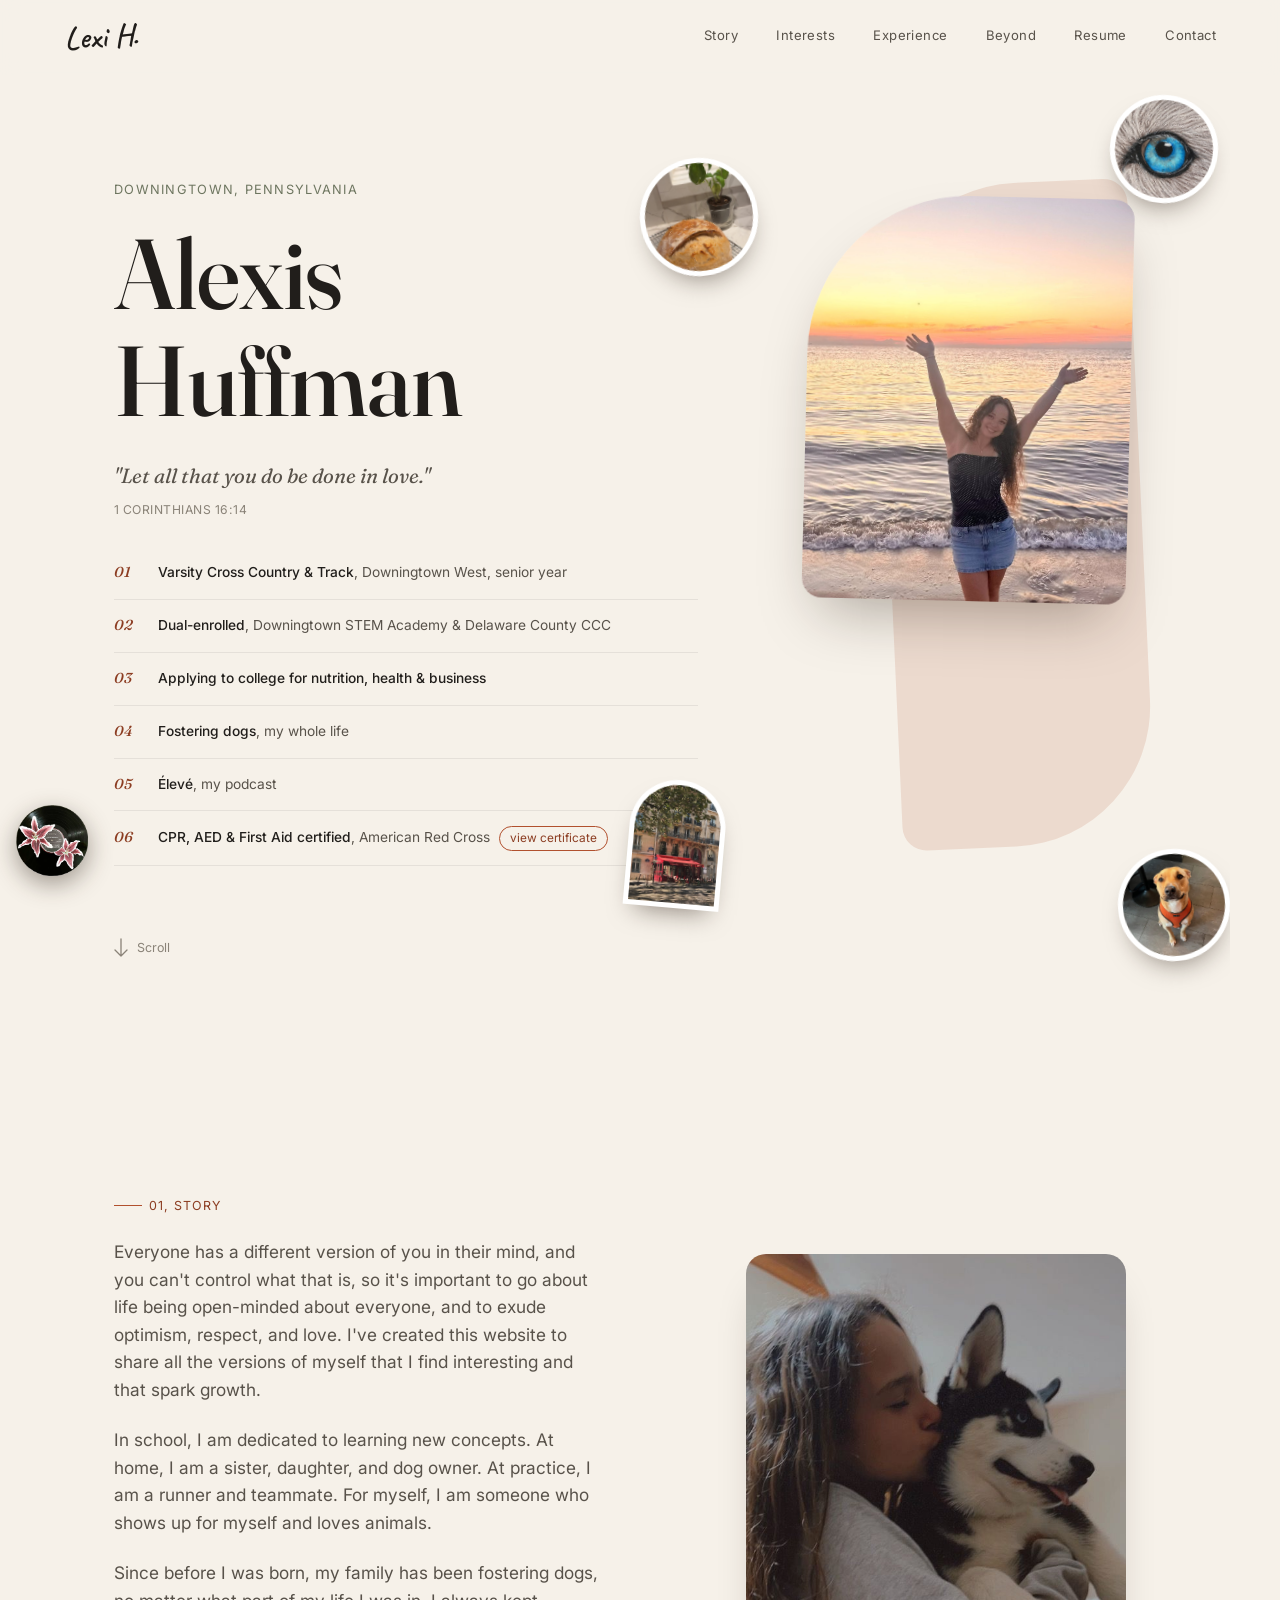
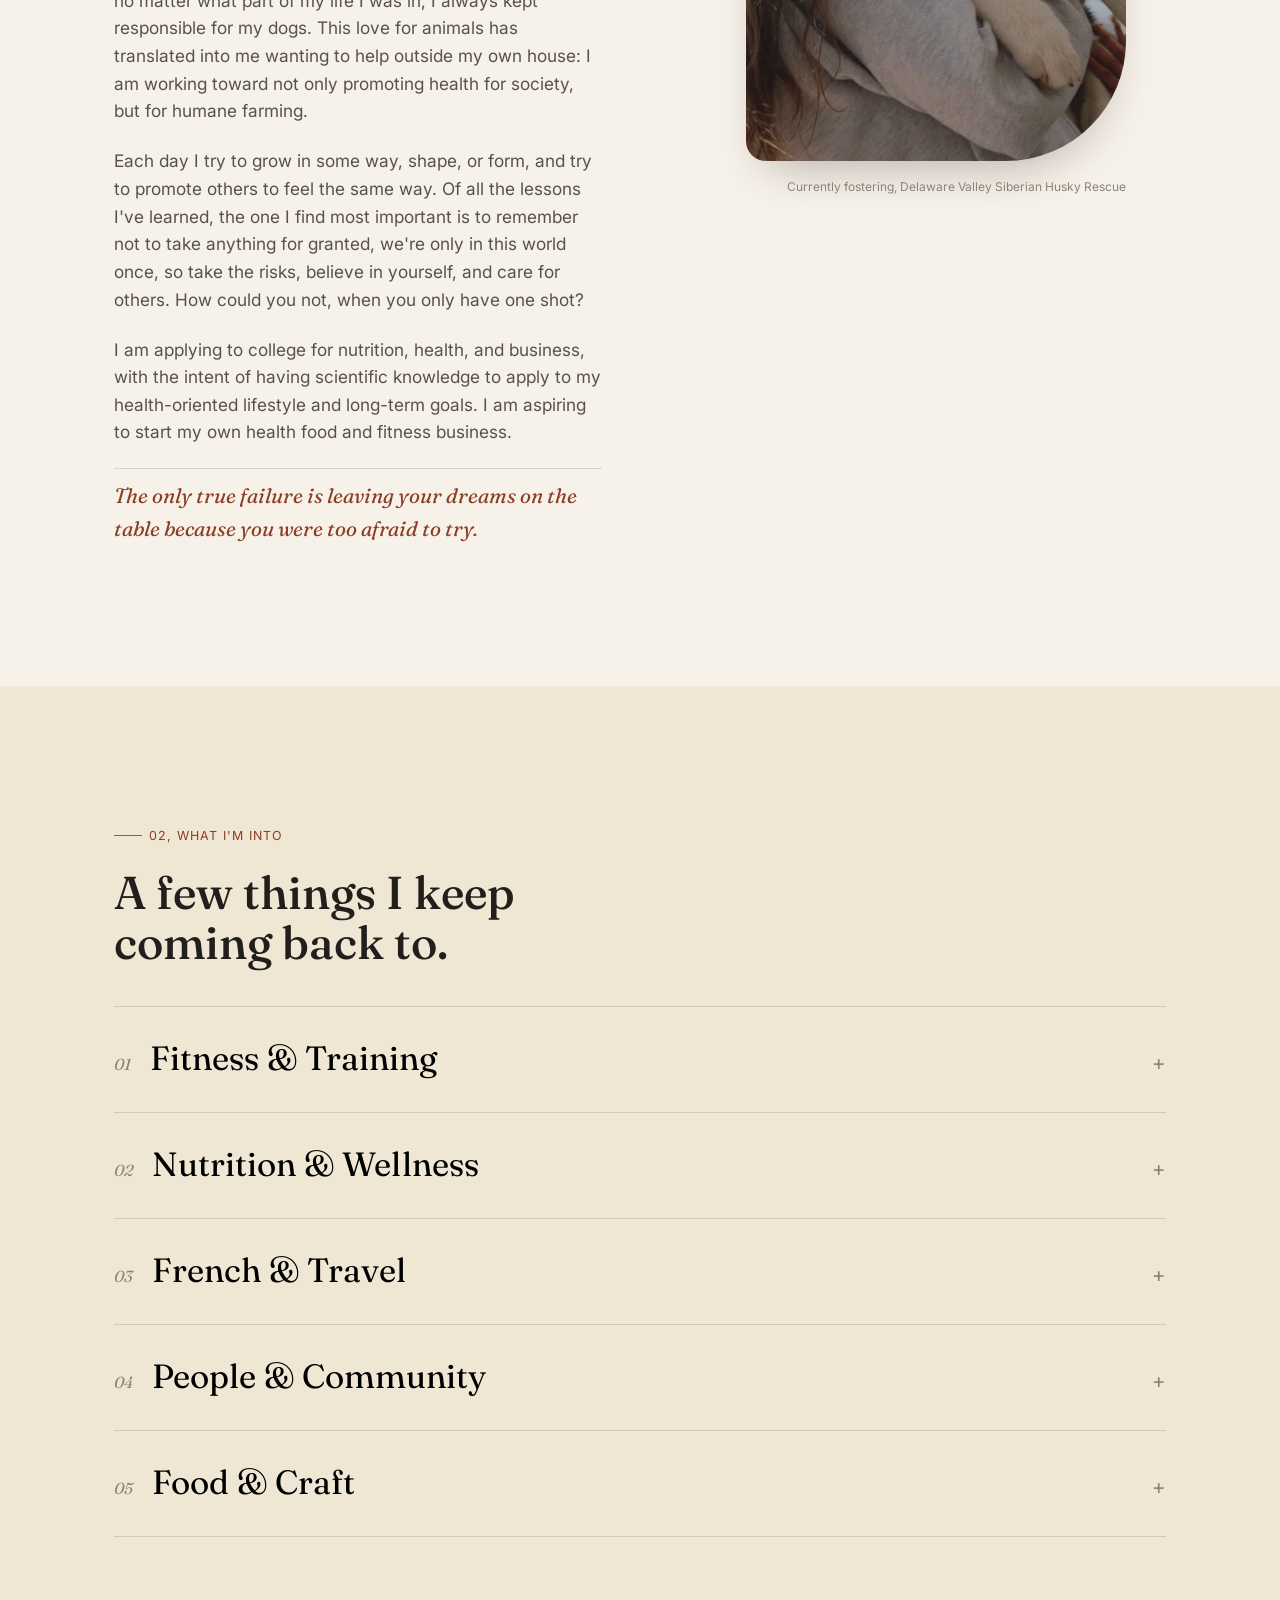
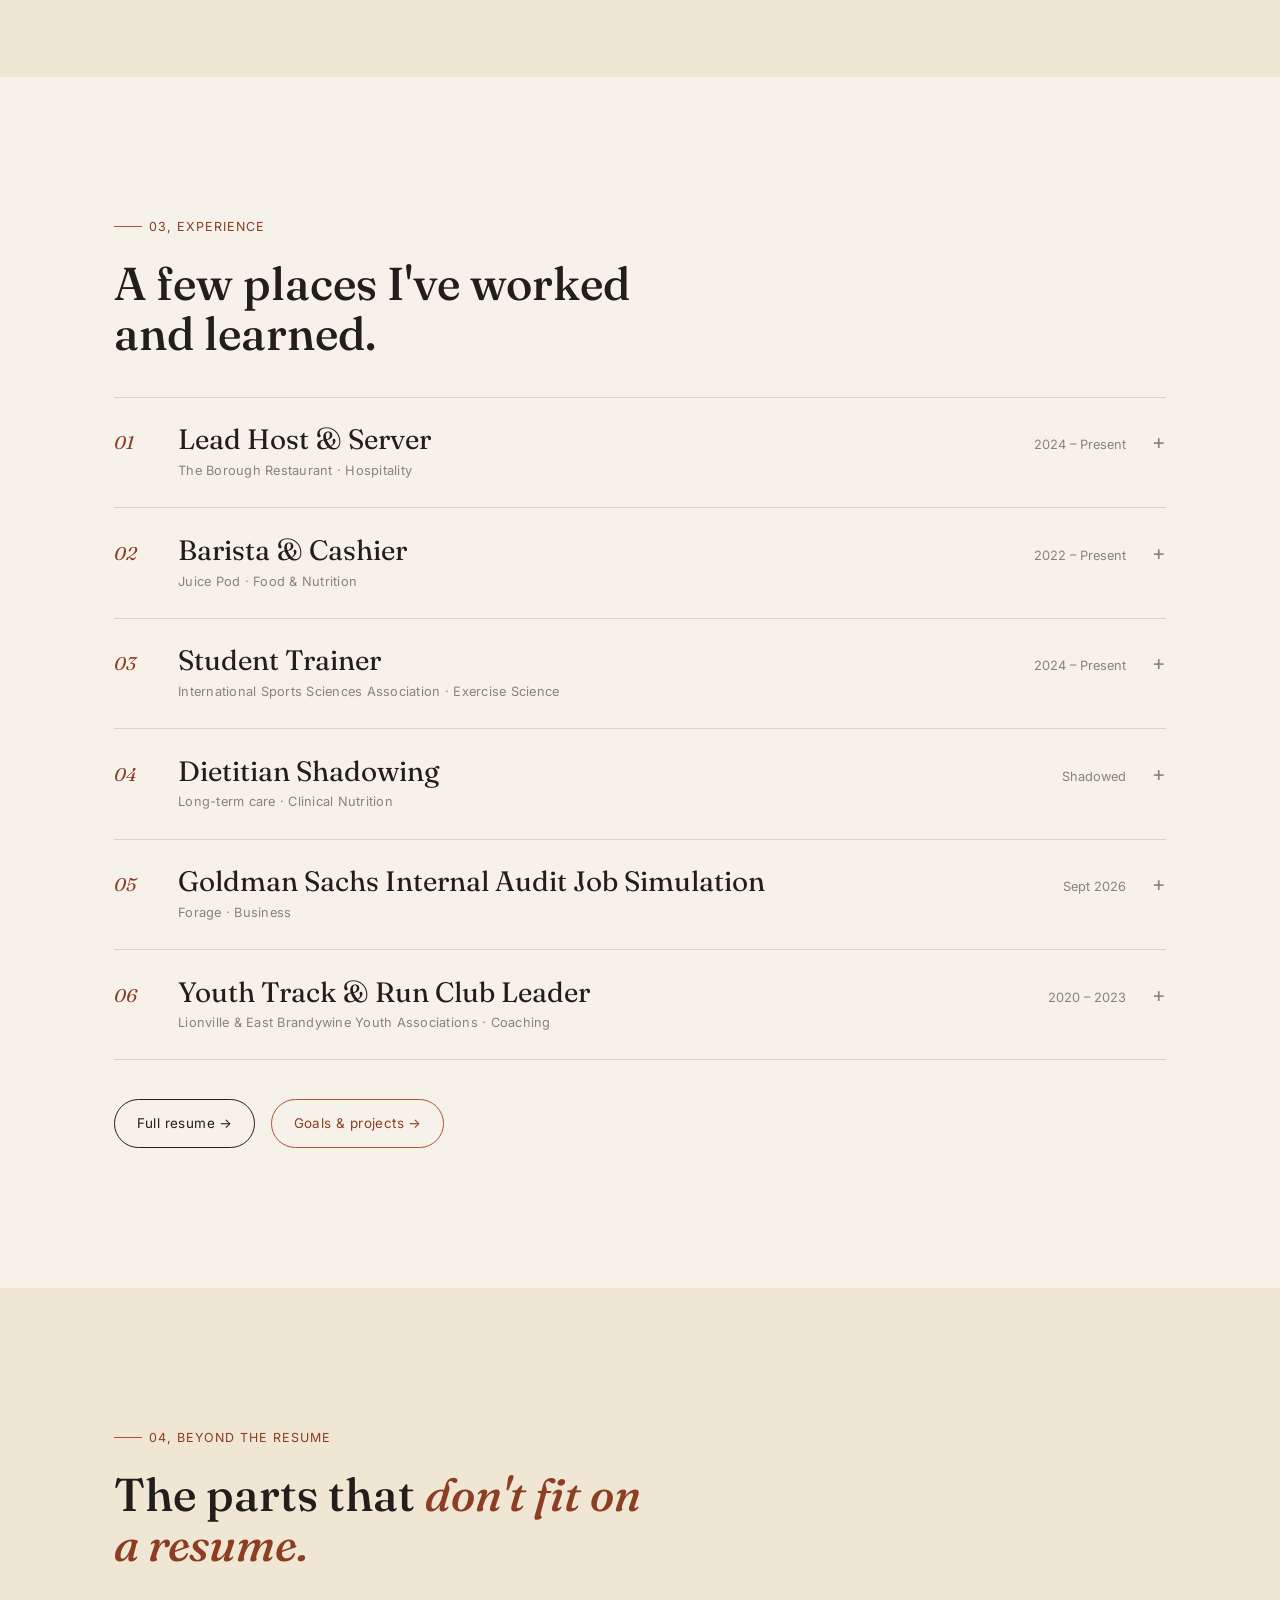
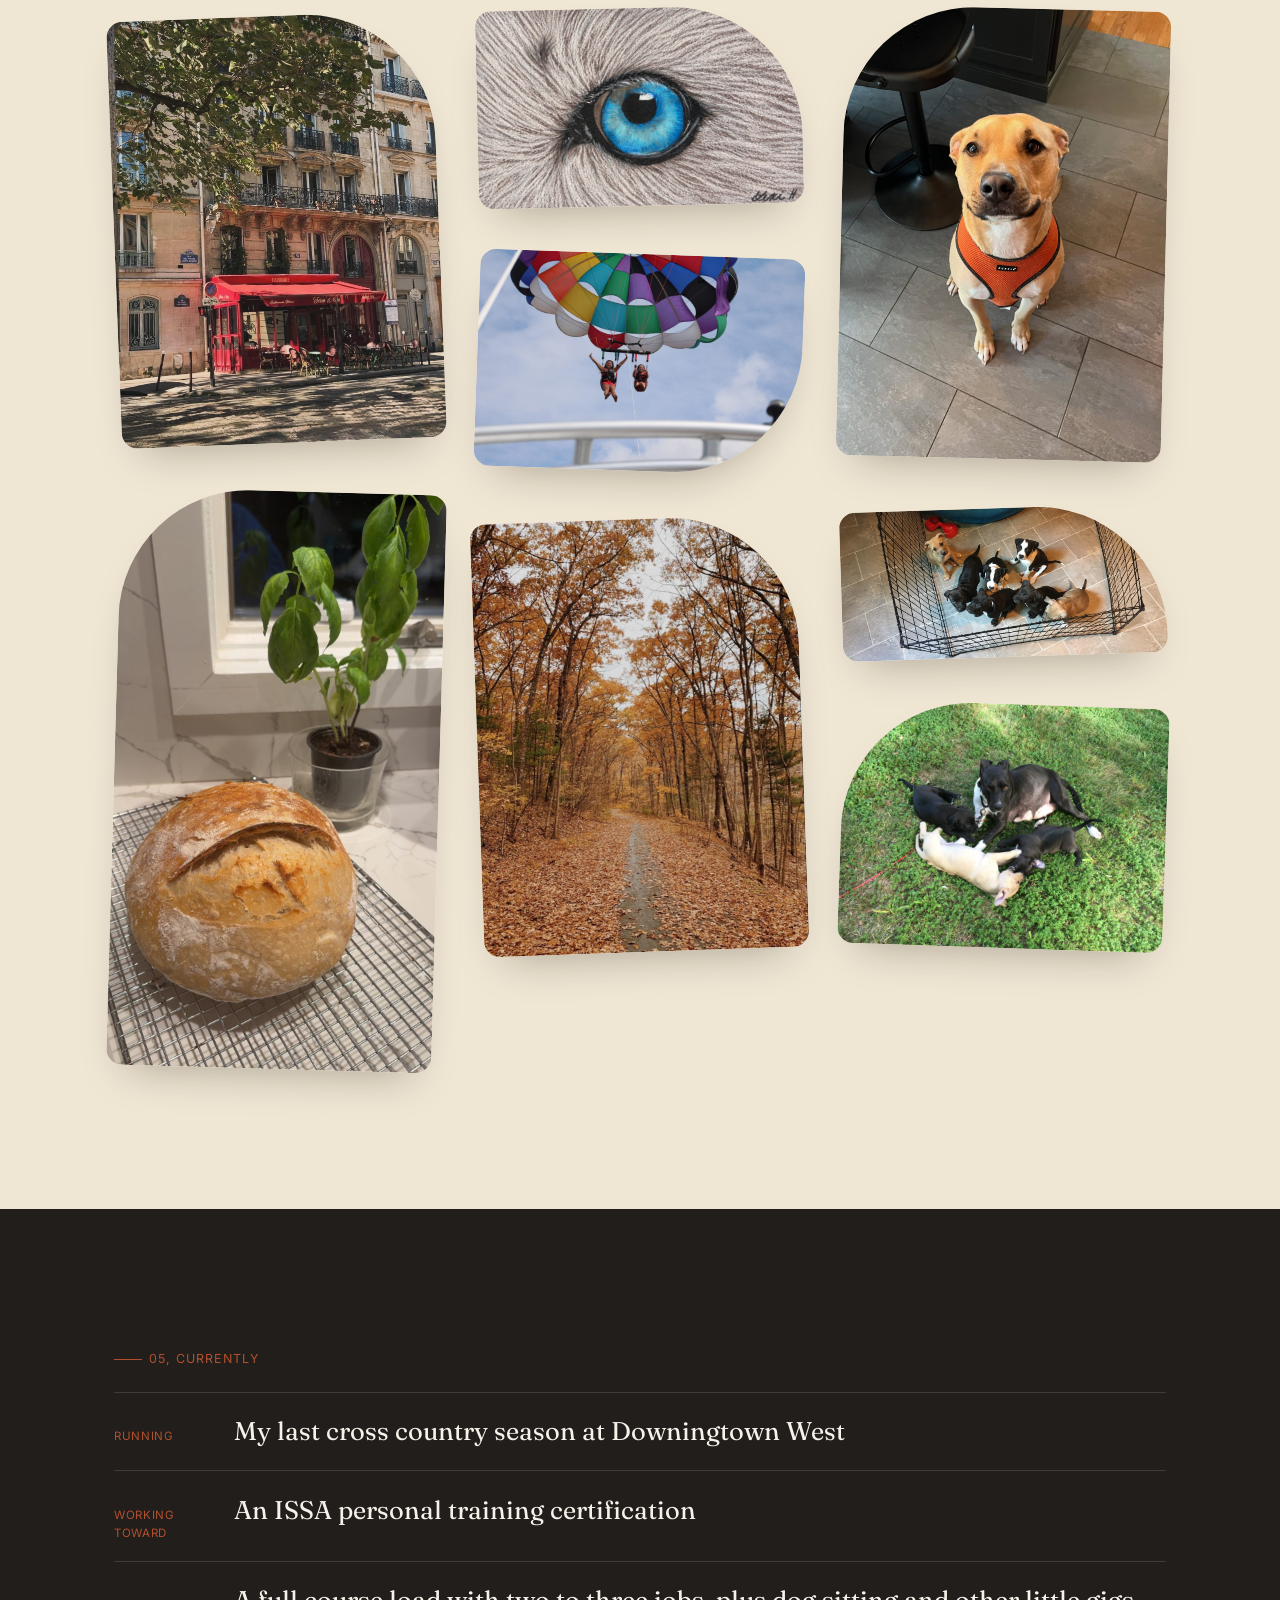
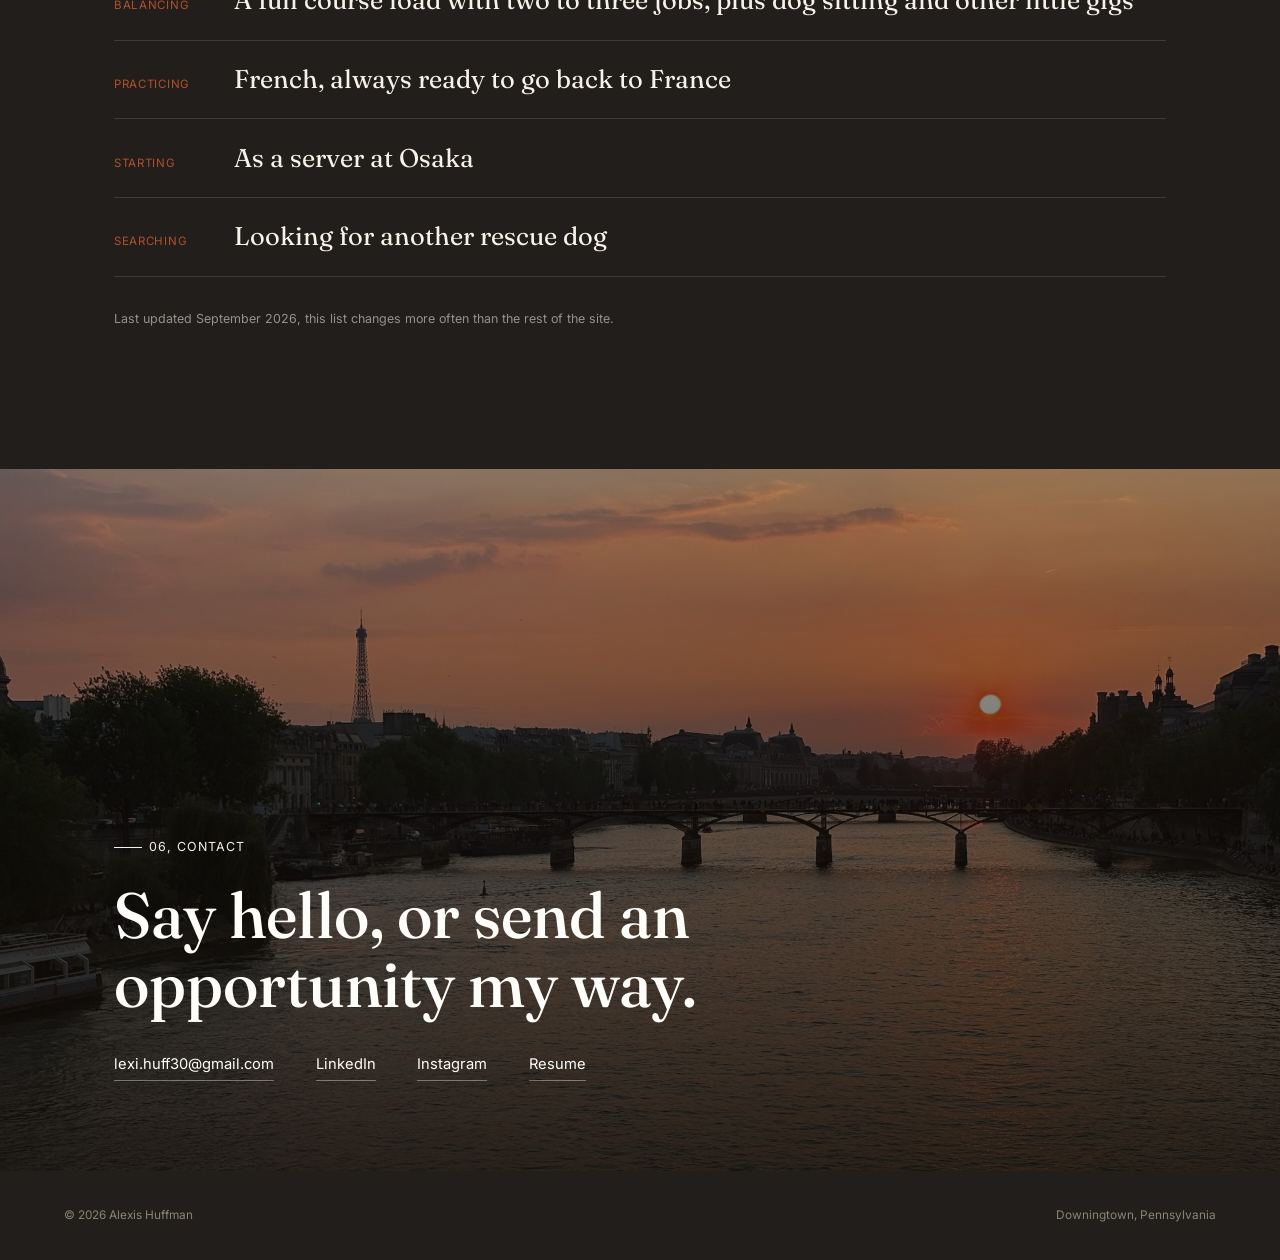
==== index.html @ f4179ecf "First Version" ====
<!doctype html>
<html lang="en">
<head>
<meta charset="utf-8">
<meta name="viewport" content="width=device-width, initial-scale=1">
<title>Alexis Huffman</title>
<meta name="description" content="Alexis Huffman, varsity runner, restaurant lead host, and future health &amp; wellness professional. Downingtown, PA.">

<meta property="og:type" content="website">
<meta property="og:title" content="Alexis Huffman">
<meta property="og:description" content="Varsity runner, restaurant lead host, and future health & wellness professional. Downingtown, PA.">
<meta property="og:image" content="https://lexihuff30-collab.github.io/assets/images/hero-beach.jpg">
<meta property="og:url" content="https://lexihuff30-collab.github.io/">
<meta name="twitter:card" content="summary_large_image">
<meta name="twitter:title" content="Alexis Huffman">
<meta name="twitter:description" content="Varsity runner, restaurant lead host, and future health & wellness professional.">
<meta name="twitter:image" content="https://lexihuff30-collab.github.io/assets/images/hero-beach.jpg">

<link rel="icon" href="data:image/svg+xml,<svg xmlns=%22http://www.w3.org/2000/svg%22 viewBox=%220 0 100 100%22><rect width=%22100%22 height=%22100%22 rx=%2220%22 fill=%22%23211e1b%22/><text x=%2250%22 y=%2268%22 font-size=%2260%22 font-family=%22Georgia,serif%22 fill=%22%23f6f1e9%22 text-anchor=%22middle%22>A</text></svg>">
<link rel="canonical" href="https://lexihuff30-collab.github.io/">
<link rel="stylesheet" href="styles.css">

<script type="application/ld+json">
{
  "@context": "https://schema.org",
  "@type": "Person",
  "name": "Alexis Huffman",
  "alternateName": "Lexi Huffman",
  "url": "https://lexihuff30-collab.github.io/",
  "sameAs": [
    "https://www.linkedin.com/in/alexishuffman",
    "https://instagram.com/lexi.huffman30"
  ],
  "jobTitle": "Student / Aspiring Health & Fitness Professional",
  "address": {
    "@type": "PostalAddress",
    "addressLocality": "Downingtown",
    "addressRegion": "PA"
  }
}
</script>
</head>
<body>
<a class="skip-link" href="#main">Skip to content</a>

<header class="site-nav" id="siteNav">
  <a href="#top" class="site-nav__mark" aria-label="Alexis Huffman, home">Lexi H.</a>
  <button class="nav-toggle" id="navToggle" aria-label="Toggle menu" aria-expanded="false" aria-controls="navLinks">
    <span></span><span></span><span></span>
  </button>
  <nav class="site-nav__links" id="navLinks" aria-label="Primary">
    <a href="#story">Story</a>
    <a href="#interests">Interests</a>
    <a href="#experience">Experience</a>
    <a href="#beyond">Beyond</a>
    <a href="resume.html">Resume</a>
    <a href="#contact">Contact</a>
  </nav>
</header>

<main id="main">

  <!-- ============ HERO ============ -->
  <section class="hero container" id="top">
    <div class="hero__grid">
      <div>
        <p class="hero__kicker">Downingtown, Pennsylvania</p>
        <h1 class="hero__name">
          <span class="line"><span>Alexis</span></span>
          <span class="line"><span>Huffman</span></span>
        </h1>
        <p class="hero__sub reveal">"Let all that you do be done in love." <span class="hero__sub-cite">1 Corinthians 16:14</span></p>

        <ul class="hero__list reveal-stagger">
          <li><b>01</b><span><strong>Varsity Cross Country &amp; Track</strong>, Downingtown West, senior year</span></li>
          <li><b>02</b><span><strong>Dual-enrolled</strong>, Downingtown STEM Academy &amp; Delaware County CCC</span></li>
          <li><b>03</b><span><strong>Applying to college for nutrition, health &amp; business</strong></span></li>
          <li><b>04</b><span><strong>Fostering dogs</strong>, my whole life</span></li>
          <li><b>05</b><span><strong>Élevé</strong>, my podcast</span></li>
          <li><b>06</b><span><strong>CPR, AED &amp; First Aid certified</strong>, American Red Cross <button class="cert-link" type="button" data-lightbox="assets/certs/cert-red-cross-cpr.png" data-alt="American Red Cross certificate of completion for Adult First Aid, CPR and AED, issued to Alexis Huffman on 3/6/2026.">view certificate</button></span></li>
        </ul>

        <a href="#story" class="hero__scroll">
          <svg width="14" height="20" viewBox="0 0 14 20" fill="none" aria-hidden="true"><path d="M7 1v17M1 12l6 6 6-6" stroke="currentColor" stroke-width="1.3" stroke-linecap="round" stroke-linejoin="round"/></svg>
          Scroll
        </a>
      </div>

      <figure class="hero__figure" id="heroFigure">
        <div class="hero__figure-frame">
          <img src="assets/images/hero-beach.jpg" alt="Alexis smiling with arms raised on the beach at sunset." width="1264" height="1900" fetchpriority="high">
        </div>
      </figure>
    </div>

    <div class="hero__stickers">
      <a class="sticker" href="#interests" style="--s:118px;--r:-8deg;--d:0.5s;left:50%;top:15%" aria-label="Food and craft: sourdough">
        <img src="assets/images/beyond-sourdough.jpg" alt="" draggable="false">
        <span class="sticker__label">sourdough</span>
      </a>
      <a class="sticker" href="#beyond" style="--s:108px;--r:7deg;--d:0.65s;right:1%;top:9%" aria-label="Beyond the resume: pastel art">
        <img src="assets/images/beyond-husky-pastel.jpg" alt="" draggable="false">
        <span class="sticker__label">my pastels</span>
      </a>
      <a class="sticker sticker--arch" href="#interests" style="--s:96px;--r:5deg;--d:0.8s;left:49%;bottom:14%" aria-label="French and travel">
        <img src="assets/images/beyond-paris-cafe.jpg" alt="" draggable="false">
        <span class="sticker__label">oui, paris</span>
      </a>
      <a class="sticker" href="humane-farming.html" style="--s:112px;--r:-6deg;--d:0.95s;right:0%;bottom:9%" aria-label="On animals and humane farming">
        <img src="assets/images/beyond-foster-dog.jpg" alt="" draggable="false">
        <span class="sticker__label">foster pup</span>
      </a>
    </div>
  </section>

  <!-- ============ STORY ============ -->
  <section class="section container" id="story">
    <p class="eyebrow reveal">01, Story</p>
    <div class="about__grid">
      <div class="about__copy reveal">
        <p>Everyone has a different version of you in their mind, and you can't control what that is, so it's important to go about life being open-minded about everyone, and to exude optimism, respect, and love. I've created this website to share all the versions of myself that I find interesting and that spark growth.</p>
        <p>In school, I am dedicated to learning new concepts. At home, I am a sister, daughter, and dog owner. At practice, I am a runner and teammate. For myself, I am someone who shows up for myself and loves animals.</p>
        <p>Since before I was born, my family has been fostering dogs, no matter what part of my life I was in, I always kept responsible for my dogs. This love for animals has translated into me wanting to help outside my own house: I am working toward not only promoting health for society, but for humane farming.</p>
        <p>Each day I try to grow in some way, shape, or form, and try to promote others to feel the same way. Of all the lessons I've learned, the one I find most important is to remember not to take anything for granted, we're only in this world once, so take the risks, believe in yourself, and care for others. How could you not, when you only have one shot?</p>
        <p>I am applying to college for nutrition, health, and business, with the intent of having scientific knowledge to apply to my health-oriented lifestyle and long-term goals. I am aspiring to start my own health food and fitness business.</p>
        <p class="about__motto">The only true failure is leaving your dreams on the table because you were too afraid to try.</p>
      </div>
      <figure class="about__figure reveal">
        <div class="about__figure-frame">
          <img src="assets/images/about-husky.jpg" alt="Alexis kissing the head of a foster husky at home." loading="lazy">
        </div>
        <figcaption class="about__figure-cap">Currently fostering, Delaware Valley Siberian Husky Rescue</figcaption>
      </figure>
    </div>
  </section>

  <!-- ============ INTERESTS ============ -->
  <section class="section section--alt" id="interests">
    <div class="container">
      <p class="eyebrow reveal">02, What I'm Into</p>
      <h2 class="section-title reveal">A few things I keep coming back to.</h2>

      <div class="interests reveal">
        <div class="interest" data-open="false">
          <button class="interest__trigger" aria-expanded="false" aria-controls="panel-fitness">
            <span><span class="interest__num">01</span><span class="interest__label">Fitness &amp; Training</span></span>
            <span class="interest__icon" aria-hidden="true">+</span>
          </button>
          <div class="interest__panel" id="panel-fitness">
            <div class="interest__panel-inner">
              <div class="interest__body">
                <p>Varsity cross country and track for four years, plus an ISSA personal training certification in progress. I have always prioritized my health, and through that, I have learned balance and discipline.</p>
                <img class="interest__body-img--action" src="assets/images/fitness-running.jpg" alt="Alexis running solo in a pink Downingtown West jersey during a cross country race." width="1000" height="1000" loading="lazy">
              </div>
            </div>
          </div>
        </div>

        <div class="interest" data-open="false">
          <button class="interest__trigger" aria-expanded="false" aria-controls="panel-nutrition">
            <span><span class="interest__num">02</span><span class="interest__label">Nutrition &amp; Wellness</span></span>
            <span class="interest__icon" aria-hidden="true">+</span>
          </button>
          <div class="interest__panel" id="panel-nutrition">
            <div class="interest__panel-inner">
              <div class="interest__body">
                <p>I give a lot of informal nutrition advice from behind a juice bar counter, what to eat before a workout, what actually has protein in it. I want to expand on that knowledge through a degree, so I can make people more empowered about what they eat instead of confused.</p>
                <img src="assets/images/interest-nutrition-wrap.jpg" alt="An egg and vegetable wrap Alexis made, held up outdoors." loading="lazy">
              </div>
            </div>
          </div>
        </div>

        <div class="interest" data-open="false">
          <button class="interest__trigger" aria-expanded="false" aria-controls="panel-french">
            <span><span class="interest__num">03</span><span class="interest__label">French &amp; Travel</span></span>
            <span class="interest__icon" aria-hidden="true">+</span>
          </button>
          <div class="interest__panel" id="panel-french">
            <div class="interest__panel-inner">
              <div class="interest__body">
                <p>Six years of learning French, applied in real life on my trip to France, opened doors beyond the classroom, to foreign friendships, culture, global awareness, and compassion.</p>
                <img src="assets/images/interest-travel-eiffel-night.jpg" alt="The Eiffel Tower lit up at night, seen from the Seine." loading="lazy">
              </div>
            </div>
          </div>
        </div>

        <div class="interest" data-open="false">
          <button class="interest__trigger" aria-expanded="false" aria-controls="panel-people">
            <span><span class="interest__num">04</span><span class="interest__label">People &amp; Community</span></span>
            <span class="interest__icon" aria-hidden="true">+</span>
          </button>
          <div class="interest__panel" id="panel-people">
            <div class="interest__panel-inner">
              <div class="interest__body">
                <p>Weekly volunteering at The Lord's Pantry, a few years coaching kids in a youth running club, Vacation Bible School most summers, volunteering at the Brandywine Valley SPCA, and fostering dogs with Delaware Valley Siberian Husky Rescue.</p>
                <img class="interest__body-img--wide" src="assets/images/interest-community-ptk.jpg" alt="Alexis with the Phi Theta Kappa group meeting with state representatives at Delaware County Community College." loading="lazy">
              </div>
            </div>
          </div>
        </div>

        <div class="interest" data-open="false">
          <button class="interest__trigger" aria-expanded="false" aria-controls="panel-craft">
            <span><span class="interest__num">05</span><span class="interest__label">Food &amp; Craft</span></span>
            <span class="interest__icon" aria-hidden="true">+</span>
          </button>
          <div class="interest__panel" id="panel-craft">
            <div class="interest__panel-inner">
              <div class="interest__body">
                <p>I bake my own sourdough, decorated my own senior year jeans, and enjoy painting and pastel art. I like opportunities to be creative because it helps me remember the little joys in life, and makes figuring things out a little more fun.</p>
                <button class="flip" type="button" aria-pressed="false" aria-label="Senior jeans I decorated. Showing the front. Tap to flip to the back.">
                  <span class="flip__inner">
                    <img class="flip__face flip__front" src="assets/images/jeans-front.png" alt="The front of the senior jeans: pink SENIOR letters, bows, a cross, a paw print, and rhinestone swirls." width="298" height="520" loading="lazy">
                    <img class="flip__face flip__back" src="assets/images/jeans-back.png" alt="The back of the senior jeans: a bow pocket and a pink 27 pocket." width="316" height="520" loading="lazy">
                  </span>
                  <span class="flip__hint">tap to flip</span>
                </button>
              </div>
            </div>
          </div>
        </div>
      </div>
    </div>
  </section>

  <!-- ============ EXPERIENCE ============ -->
  <section class="section container" id="experience">
    <p class="eyebrow reveal">03, Experience</p>
    <h2 class="section-title reveal">A few places I've worked and learned.</h2>

    <div class="index-list reveal">
      <div class="index-row" data-open="false">
        <button class="index-row__trigger" aria-expanded="false" aria-controls="xp-1">
          <span class="index-row__num">01</span>
          <span class="index-row__main"><span class="index-row__title">Lead Host &amp; Server</span><span class="index-row__meta">The Borough Restaurant · Hospitality</span></span>
          <span class="index-row__side">2024 – Present</span>
          <span class="index-row__icon" aria-hidden="true">+</span>
        </button>
        <div class="index-row__panel" id="xp-1"><div class="index-row__inner">
          <p><b>What I do</b>Run the floor during high-volume dinner service, seating, reservations, training incoming hosts, and coordinating with servers and management in real time.</p>
          <p><b>What it taught me</b>How to stay calm and specific when five things are going wrong at once, and that good service is mostly just paying close attention to people.</p>
        </div></div>
      </div>

      <div class="index-row" data-open="false">
        <button class="index-row__trigger" aria-expanded="false" aria-controls="xp-2">
          <span class="index-row__num">02</span>
          <span class="index-row__main"><span class="index-row__title">Barista &amp; Cashier</span><span class="index-row__meta">Juice Pod · Food &amp; Nutrition</span></span>
          <span class="index-row__side">2022 – Present</span>
          <span class="index-row__icon" aria-hidden="true">+</span>
        </button>
        <div class="index-row__panel" id="xp-2"><div class="index-row__inner">
          <p><b>What I do</b>Open and close independently, handle the register and inventory, and end up giving a lot of impromptu nutrition guidance, macros, food choices, what to eat before a workout.</p>
          <p><b>What it taught me</b>How much people want to eat and train well and just don't know where to start. It's a big part of why I'm chasing the ISSA certification.</p>
        </div></div>
      </div>

      <div class="index-row" data-open="false">
        <button class="index-row__trigger" aria-expanded="false" aria-controls="xp-3">
          <span class="index-row__num">03</span>
          <span class="index-row__main"><span class="index-row__title">Student Trainer</span><span class="index-row__meta">International Sports Sciences Association · Exercise Science</span></span>
          <span class="index-row__side">2024 – Present</span>
          <span class="index-row__icon" aria-hidden="true">+</span>
        </button>
        <div class="index-row__panel" id="xp-3"><div class="index-row__inner">
          <p><b>What I do</b>Study exercise science, program design, and client safety toward a personal training certification, and help friends and people at the gym in the meantime.</p>
          <p><b>What it taught me</b>That the technical side of fitness (physiology, programming, safety) interests me as much as the coaching side does.</p>
        </div></div>
      </div>

      <div class="index-row" data-open="false">
        <button class="index-row__trigger" aria-expanded="false" aria-controls="xp-5">
          <span class="index-row__num">04</span>
          <span class="index-row__main"><span class="index-row__title">Dietitian Shadowing</span><span class="index-row__meta">Long-term care · Clinical Nutrition</span></span>
          <span class="index-row__side">Shadowed</span>
          <span class="index-row__icon" aria-hidden="true">+</span>
        </button>
        <div class="index-row__panel" id="xp-5"><div class="index-row__inner">
          <p><b>What I did</b>Shadowed a registered dietitian at a long-term care facility, observed patient consultations, learned nutrition counseling techniques, and explored a dietetics career.</p>
        </div></div>
      </div>

      <div class="index-row" data-open="false">
        <button class="index-row__trigger" aria-expanded="false" aria-controls="xp-6">
          <span class="index-row__num">05</span>
          <span class="index-row__main"><span class="index-row__title">Goldman Sachs Internal Audit Job Simulation</span><span class="index-row__meta">Forage · Business</span></span>
          <span class="index-row__side">Sept 2026</span>
          <span class="index-row__icon" aria-hidden="true">+</span>
        </button>
        <div class="index-row__panel" id="xp-6"><div class="index-row__inner">
          <p>A self-paced Forage simulation covering foundations of internal audit and risk assessment in global banking &amp; markets, a detour outside my usual lane, taken on curiosity rather than a career pivot.</p>
          <p><button class="cert-link" data-lightbox="assets/certs/cert-goldman-sachs.png" data-alt="Forage certificate of completion for the Goldman Sachs Internal Audit Job Simulation, September 11, 2026.">view certificate</button></p>
        </div></div>
      </div>

      <div class="index-row" data-open="false">
        <button class="index-row__trigger" aria-expanded="false" aria-controls="xp-4">
          <span class="index-row__num">06</span>
          <span class="index-row__main"><span class="index-row__title">Youth Track &amp; Run Club Leader</span><span class="index-row__meta">Lionville &amp; East Brandywine Youth Associations · Coaching</span></span>
          <span class="index-row__side">2020 – 2023</span>
          <span class="index-row__icon" aria-hidden="true">+</span>
        </button>
        <div class="index-row__panel" id="xp-4"><div class="index-row__inner">
          <p><b>What I do</b>Led weekly practices and taught running technique to kids years younger than me.</p>
          <p><b>What it taught me</b>How to break down something I do instinctively into something an eight-year-old can actually use, and how much patience that takes. Coaching is a communication skill before it's anything else.</p>
        </div></div>
      </div>
    </div>

    <div class="page-header__actions reveal" style="margin-top:2.4rem;">
      <a href="resume.html" class="btn">Full resume →</a>
      <a href="projects.html" class="btn btn--rust">Goals &amp; projects →</a>
    </div>
  </section>

  <!-- ============ BEYOND THE RESUME ============ -->
  <section class="section section--alt" id="beyond">
    <div class="container">
      <p class="eyebrow reveal">04, Beyond the Resume</p>
      <h2 class="section-title reveal">The parts that <em>don't fit on a resume.</em></h2>

      <div class="beyond__grid">
        <a class="beyond__item" href="#beyond" tabindex="0">
          <img src="assets/images/beyond-paris-cafe.jpg" alt="A red Parisian café awning on a quiet street corner." loading="lazy">
          <span class="beyond__cap">It all started with a two-week French exchange that made me realize my potential, prompting me to budget for visits over the years.</span>
        </a>
        <a class="beyond__item" href="#beyond" tabindex="0">
          <img src="assets/images/beyond-sourdough.jpg" alt="A fresh loaf of sourdough bread cooling on a rack." loading="lazy">
          <span class="beyond__cap">Baking is my favorite form of giving. I intend to use the same sourdough starter in my café one day, for its nutritional benefit.</span>
        </a>
        <a class="beyond__item" href="#beyond" tabindex="0">
          <img src="assets/images/beyond-husky-pastel.jpg" alt="A close-up pastel drawing of a husky's bright blue eye, signed Lexi H." loading="lazy">
          <span class="beyond__cap">Husky eye, pastel.</span>
        </a>
        <a class="beyond__item" href="#beyond" tabindex="0">
          <img src="assets/images/beyond-parasailing.jpg" alt="Alexis parasailing above the ocean with a friend, waving." loading="lazy">
          <span class="beyond__cap">Thrill over chill.</span>
        </a>
        <a class="beyond__item" href="#beyond" tabindex="0">
          <img src="assets/images/beyond-autumn-trail.jpg" alt="A quiet path through a forest covered in fallen autumn leaves." loading="lazy">
          <span class="beyond__cap">Podcast walks.</span>
        </a>
        <a class="beyond__item" href="humane-farming.html">
          <img src="assets/images/beyond-foster-dog.jpg" alt="A foster dog sitting in the kitchen, wearing an orange harness." loading="lazy">
          <span class="beyond__cap">My family has fostered dogs since before I was born, read why that turned into a bigger interest in animal welfare and humane farming →</span>
        </a>
        <a class="beyond__item" href="#beyond" tabindex="0">
          <img src="assets/images/beyond-puppies.jpg" alt="Seven foster puppies sitting together in a play pen, looking up at the camera." loading="lazy">
          <span class="beyond__cap">Took on fostering a litter of puppies.</span>
        </a>
        <a class="beyond__item" href="#beyond" tabindex="0">
          <img src="assets/images/beyond-trudy-puppies.jpg" alt="Trudy, the puppies' mother, lying in the grass with three of her puppies." loading="lazy">
          <span class="beyond__cap">As well as the mother of the puppies, who had behavioral issues due to stress from dog fighting, so I trained her to feel safe around humans again.</span>
        </a>
      </div>
    </div>
  </section>

  <!-- ============ CURRENTLY ============ -->
  <section class="section currently" id="currently">
    <div class="container">
      <p class="eyebrow reveal">05, Currently</p>
      <ul class="currently__list reveal-stagger">
        <li data-verb="Running">My last cross country season at Downingtown West</li>
        <li data-verb="Working toward">An ISSA personal training certification</li>
        <li data-verb="Balancing">A full course load with two to three jobs, plus dog sitting and other little gigs</li>
        <li data-verb="Practicing">French, always ready to go back to France</li>
        <li data-verb="Starting">As a server at Osaka</li>
        <li data-verb="Searching">Looking for another rescue dog</li>
      </ul>
      <p class="currently__note">Last updated September 2026, this list changes more often than the rest of the site.</p>
    </div>
  </section>

  <!-- ============ CONTACT ============ -->
  <section class="contact" id="contact" style="--bg-url:url('assets/images/contact-seine-sunset.jpg')">
    <div class="container contact__inner">
      <p class="eyebrow reveal">06, Contact</p>
      <h2 class="contact__title reveal">Say hello, or send an opportunity my way.</h2>
      <div class="contact__links reveal">
        <a href="mailto:lexi.huff30@gmail.com">lexi.huff30@gmail.com</a>
        <a href="https://www.linkedin.com/in/alexishuffman" target="_blank" rel="noopener">LinkedIn</a>
        <a href="https://instagram.com/lexi.huffman30" target="_blank" rel="noopener">Instagram</a>
        <a href="resume.html">Resume</a>
      </div>
    </div>
  </section>

</main>

<footer class="site-footer">
  <span>© <span id="year"></span> Alexis Huffman</span>
  <span>Downingtown, Pennsylvania</span>
</footer>

<script src="script.js"></script>
</body>
</html>
---- styles.css ----
/* ============================================================
   Alexis Huffman — personal brand site
   Design system: warm editorial, restrained, numbered structure
   ============================================================ */

@import url('https://fonts.googleapis.com/css2?family=Caveat:wght@500;600&family=Fraunces:ital,opsz,wght@0,9..144,300;0,9..144,400;0,9..144,500;0,9..144,600;1,9..144,400;1,9..144,500;1,9..144,600&family=Inter:wght@400;500;600&display=swap');

:root {
  --cream: #f6f1e9;
  --cream-deep: #efe6d4;
  --ink: #211e1b;
  --ink-soft: #58524a;
  --ink-faint: #8a8378;
  --rust: #b1502e;
  --rust-deep: #8c3d22;
  --sage: #6e7660;
  --line: rgba(33, 30, 27, 0.14);
  --line-soft: rgba(33, 30, 27, 0.08);
  --paper: #fffdf9;

  --serif: 'Fraunces', Georgia, serif;
  --sans: 'Inter', -apple-system, BlinkMacSystemFont, 'Segoe UI', sans-serif;
  /* label/meta typeface — plain tracked sans, not monospace, so labels read as editorial, not code */
  --label: 'Inter', -apple-system, BlinkMacSystemFont, 'Segoe UI', sans-serif;

  --container: 1180px;
  --gutter: clamp(20px, 5vw, 64px);
  --section-pad: clamp(64px, 11vw, 140px);
  --ease: cubic-bezier(.16, 1, .3, 1);

  color-scheme: light;
}

/* ---------- reset ---------- */
* { box-sizing: border-box; }
html { scroll-behavior: smooth; }
@media (prefers-reduced-motion: reduce) {
  html { scroll-behavior: auto; }
  *, *::before, *::after {
    animation-duration: 0.01ms !important;
    animation-iteration-count: 1 !important;
    transition-duration: 0.01ms !important;
    scroll-behavior: auto !important;
  }
}

body {
  margin: 0;
  background: var(--cream);
  color: var(--ink);
  font-family: var(--sans);
  font-size: 16px;
  line-height: 1.6;
  -webkit-font-smoothing: antialiased;
}

img { max-width: 100%; display: block; }
a { color: inherit; }
h1, h2, h3, h4 { font-family: var(--serif); font-weight: 500; margin: 0; line-height: 1.08; }
p { margin: 0; }
ul { margin: 0; padding: 0; list-style: none; }
button { font: inherit; cursor: pointer; }

.container {
  max-width: var(--container);
  margin: 0 auto;
  padding-left: var(--gutter);
  padding-right: var(--gutter);
}

.section { padding-block: var(--section-pad); }
.section--alt { background: var(--cream-deep); }

.eyebrow {
  font-family: var(--label);
  font-size: 0.78rem;
  letter-spacing: 0.08em;
  text-transform: uppercase;
  color: var(--rust-deep);
  display: flex;
  align-items: center;
  gap: 0.6em;
  margin-bottom: 1.4rem;
}
.eyebrow::before {
  content: '';
  width: 28px;
  height: 1px;
  background: var(--rust);
}

.section-title {
  font-size: clamp(1.9rem, 3.6vw, 2.9rem);
  max-width: 18ch;
  margin-bottom: 2.4rem;
}
.section-title em { font-style: italic; color: var(--rust-deep); }

/* skip link */
.skip-link {
  position: absolute;
  left: -999px;
  top: 0;
  background: var(--ink);
  color: var(--paper);
  padding: 0.8em 1.4em;
  z-index: 200;
}
.skip-link:focus { left: var(--gutter); top: var(--gutter); }

/* focus states */
a:focus-visible, button:focus-visible, summary:focus-visible {
  outline: 2px solid var(--rust);
  outline-offset: 3px;
  border-radius: 2px;
}

/* ---------- page transitions + cursor ring ---------- */
@keyframes pageIn { from { opacity: 0; } to { opacity: 1; } }
body { animation: pageIn 0.7s var(--ease) backwards; }
body.is-leaving { opacity: 0; transition: opacity 0.3s ease; }

.cursor-flower {
  position: fixed;
  left: 0; top: 0;
  width: 46px; height: 46px;
  background: url('assets/images/cursor-flower.png') center / contain no-repeat;
  filter: drop-shadow(0 4px 6px rgba(60, 35, 10, 0.35));
  pointer-events: none;
  z-index: 600;
  opacity: 0;
  transition: opacity 0.3s ease;
  will-change: transform;
}
.cursor-flower.is-visible { opacity: 1; }
html.has-flower-cursor, html.has-flower-cursor * { cursor: none !important; }
@media (prefers-reduced-motion: reduce) { body { animation: none; } }

/* ---------- certificates + lightbox ---------- */
.cert-link {
  font-family: var(--label);
  font-size: 0.74rem;
  color: var(--rust-deep);
  background: none;
  border: 1px solid var(--rust);
  border-radius: 100px;
  padding: 0.15em 0.85em;
  margin-left: 0.3rem;
  white-space: nowrap;
  transition: background 0.3s var(--ease), color 0.3s var(--ease);
}
.cert-link:hover { background: var(--rust); color: var(--paper); }
.cert-strip { display: flex; flex-wrap: wrap; gap: 2rem; margin-top: 2.2rem; }
.cert-thumb { width: min(270px, 100%); background: none; border: none; padding: 0; text-align: left; color: inherit; }
.cert-thumb img {
  width: 100%;
  aspect-ratio: 4 / 3;
  object-fit: cover;
  object-position: top;
  background: #fff;
  border-radius: 14px 60px 14px 14px;
  box-shadow: 0 18px 34px -16px rgba(33, 20, 10, 0.4);
  transform: rotate(-1.6deg);
  transition: transform 0.5s var(--ease);
}
.cert-thumb:nth-child(2) img { transform: rotate(1.6deg); border-radius: 60px 14px 14px 14px; }
.cert-thumb:hover img { transform: rotate(0deg) scale(1.03); }
.cert-thumb span { display: block; margin-top: 0.8rem; font-family: var(--label); font-size: 0.78rem; color: var(--ink-faint); }

.lightbox {
  position: fixed; inset: 0;
  z-index: 500;
  background: rgba(24, 17, 11, 0.86);
  display: flex; align-items: center; justify-content: center;
  padding: 2rem;
  opacity: 0; visibility: hidden;
  transition: opacity 0.35s var(--ease), visibility 0.35s;
}
.lightbox.is-open { opacity: 1; visibility: visible; }
.lightbox img {
  max-width: min(1100px, 100%);
  max-height: 86vh;
  background: #fff;
  border-radius: 8px;
  box-shadow: 0 30px 80px -20px rgba(0, 0, 0, 0.6);
  transform: scale(0.94);
  transition: transform 0.45s var(--ease);
}
.lightbox.is-open img { transform: scale(1); }
.lightbox__close {
  position: absolute; top: 1rem; right: 1.2rem;
  background: none; border: none; color: #fff; font-size: 2.2rem; line-height: 1;
}

/* ---------- music record ---------- */
.music { position: fixed; left: 1rem; bottom: 1rem; z-index: 150; }
.music__btn {
  position: relative;
  width: 72px; height: 72px;
  padding: 0;
  background: none;
  border: none;
  border-radius: 50%;
  filter: drop-shadow(0 8px 12px rgba(33, 20, 10, 0.4));
  transition: transform 0.4s var(--ease);
}
.music__btn:hover { transform: scale(1.1) rotate(-6deg); }
.music__btn img { width: 100%; height: 100%; object-fit: contain; user-select: none; }
.music.is-playing .music__btn img { animation: spin 4s linear infinite; }
@keyframes spin { to { transform: rotate(360deg); } }
@media (prefers-reduced-motion: reduce) { .music.is-playing .music__btn img { animation: none; } }
.music__tip {
  position: absolute;
  left: 78px; top: 50%;
  transform: translateY(-50%);
  white-space: nowrap;
  font-family: 'Caveat', cursive;
  font-size: 1.35rem;
  color: var(--rust-deep);
  opacity: 0;
  transition: opacity 0.3s var(--ease);
  pointer-events: none;
}
.music__btn:hover .music__tip, .music__btn:focus-visible .music__tip { opacity: 1; }
.music.is-playing .music__tip { display: none; }
.music__card {
  position: absolute;
  left: 0; bottom: 84px;
  width: min(280px, calc(100vw - 2rem));
  padding: 1rem 1rem 0.9rem;
  background: var(--paper);
  border: 1px solid var(--line);
  border-radius: 20px 20px 20px 6px;
  box-shadow: 0 22px 44px -18px rgba(33, 20, 10, 0.45);
}
.music__close {
  position: absolute; top: 0.4rem; right: 0.6rem;
  background: none; border: none; font-size: 1.4rem; line-height: 1; color: var(--ink-faint);
}
.music__min {
  position: absolute; top: 0.4rem; right: 2rem;
  background: none; border: none; font-size: 1.4rem; line-height: 1; color: var(--ink-faint);
}
.music__min:hover, .music__close:hover { color: var(--rust-deep); }
.music__card { transition: width 0.4s var(--ease), padding 0.4s var(--ease); }
.music__card.is-mini { width: 168px; padding: 0.5rem; }
.music__card.is-mini .music__now,
.music__card.is-mini .music__title,
.music__card.is-mini .music__link { display: none; }
.music__card.is-mini .music__frame { margin-top: 1.3rem; border-radius: 8px; }
.music__card.is-mini .music__close, .music__card.is-mini .music__min { top: 0.1rem; font-size: 1.2rem; }
.music__card.is-mini .music__close { right: 0.4rem; }
.music__card.is-mini .music__min { right: 1.7rem; }
.music__now { font-family: var(--label); font-size: 0.68rem; text-transform: uppercase; letter-spacing: 0.08em; color: var(--rust-deep); }
.music__title { font-family: var(--serif); font-size: 1.05rem; margin: 0.15rem 0 0.7rem; padding-right: 1.4rem; }
.music__frame { aspect-ratio: 16 / 9; background: var(--cream-deep); border-radius: 10px; overflow: hidden; }
.music__frame iframe { width: 100%; height: 100%; border: 0; display: block; }
.music__link { display: inline-block; margin-top: 0.6rem; font-family: var(--label); font-size: 0.74rem; color: var(--ink-faint); }
@media (max-width: 640px) { .music__btn { width: 56px; height: 56px; } .music__card { bottom: 68px; } }

/* ---------- nav ---------- */
.site-nav {
  position: fixed;
  top: 0; left: 0; right: 0;
  z-index: 100;
  display: flex;
  align-items: center;
  justify-content: space-between;
  padding: 1.3rem var(--gutter);
  background: rgba(246, 241, 233, 0.82);
  backdrop-filter: blur(10px);
  border-bottom: 1px solid transparent;
  transition: border-color 0.3s ease, background 0.3s ease;
}
.site-nav.is-scrolled { border-bottom-color: var(--line); }

.site-nav__mark {
  font-family: 'Caveat', cursive;
  font-size: 2rem;
  font-weight: 600;
  line-height: 1;
  text-decoration: none;
  transform: rotate(-3deg);
  display: inline-block;
  transition: transform 0.4s var(--ease);
}

.site-nav__mark:hover { transform: rotate(2deg) scale(1.06); }

.site-nav__links {
  display: flex;
  gap: clamp(1.2rem, 3vw, 2.4rem);
  font-family: var(--label);
  font-size: 0.82rem;
  letter-spacing: 0.03em;
}
.site-nav__links a {
  text-decoration: none;
  color: var(--ink-soft);
  position: relative;
  padding-bottom: 2px;
}
.site-nav__links a:hover,
.site-nav__links a.is-active { color: var(--ink); }
.site-nav__links a::after {
  content: '';
  position: absolute;
  left: 0; right: 100%; bottom: -2px;
  height: 1px;
  background: var(--rust);
  transition: right 0.45s var(--ease);
}
.site-nav__links a:hover::after,
.site-nav__links a.is-active::after { right: 0; }

.nav-toggle {
  display: none;
  background: none;
  border: none;
  width: 32px; height: 22px;
  position: relative;
}
.nav-toggle span {
  position: absolute; left: 0; right: 0; height: 1.5px;
  background: var(--ink);
  transition: transform 0.25s ease, opacity 0.25s ease, top 0.25s ease;
}
.nav-toggle span:nth-child(1) { top: 0; }
.nav-toggle span:nth-child(2) { top: 10px; }
.nav-toggle span:nth-child(3) { top: 20px; }
.nav-toggle[aria-expanded="true"] span:nth-child(1) { top: 10px; transform: rotate(45deg); }
.nav-toggle[aria-expanded="true"] span:nth-child(2) { opacity: 0; }
.nav-toggle[aria-expanded="true"] span:nth-child(3) { top: 10px; transform: rotate(-45deg); }

@media (max-width: 760px) {
  .site-nav__links {
    position: fixed;
    top: 0; right: 0;
    height: 100vh;
    width: min(78vw, 320px);
    background: var(--paper);
    flex-direction: column;
    justify-content: center;
    gap: 2rem;
    font-size: 1.05rem;
    padding: 2rem;
    transform: translateX(100%);
    transition: transform 0.35s ease;
    box-shadow: -12px 0 40px rgba(0,0,0,0.08);
  }
  .site-nav__links.is-open { transform: translateX(0); }
  .nav-toggle { display: block; }
}

/* ---------- hero ---------- */
.hero {
  padding-top: clamp(120px, 20vh, 200px);
  padding-bottom: clamp(64px, 10vh, 120px);
  position: relative;
  overflow: hidden;
}

.hero__grid {
  display: grid;
  grid-template-columns: 1.3fr 0.9fr;
  gap: clamp(2rem, 5vw, 4rem);
  align-items: end;
}

/* draggable sticker cutouts */
.hero__stickers { position: absolute; inset: 0; pointer-events: none; }
.sticker {
  position: absolute;
  pointer-events: auto;
  width: var(--s, 110px);
  z-index: 4;
  cursor: grab;
  touch-action: none;
  translate: var(--dx, 0px) var(--dy, 0px);
  rotate: var(--r, 0deg);
  scale: 0;
  transition: scale 0.7s var(--ease) var(--d, 0s), rotate 0.4s var(--ease);
  -webkit-tap-highlight-color: transparent;
}
.sticker.is-in { scale: 1; }
.sticker:hover { rotate: 0deg; }
.sticker.is-in:hover { scale: 1.08; transition-delay: 0s; }
.sticker.is-dragging { cursor: grabbing; scale: 1.1; transition: none; z-index: 10; }
.sticker img {
  display: block;
  width: 100%;
  aspect-ratio: 1;
  object-fit: cover;
  border: 5px solid #fff;
  border-radius: 50%;
  box-shadow: 0 14px 26px -12px rgba(33, 20, 10, 0.5);
  user-select: none;
  -webkit-user-drag: none;
}
.sticker--arch img { aspect-ratio: 3 / 4; border-radius: 999px 999px 14px 14px; }
.sticker__label {
  position: absolute;
  left: 50%;
  bottom: -1.7rem;
  transform: translateX(-50%);
  white-space: nowrap;
  font-family: 'Caveat', cursive;
  font-size: 1.25rem;
  color: var(--rust-deep);
  opacity: 0;
  transition: opacity 0.3s var(--ease);
  pointer-events: none;
}
.sticker:hover .sticker__label, .sticker:focus-visible .sticker__label { opacity: 1; }
@media (max-width: 1000px) { .hero__stickers { display: none; } }

.hero__kicker {
  font-family: var(--label);
  font-size: 0.8rem;
  letter-spacing: 0.1em;
  text-transform: uppercase;
  color: var(--sage);
  margin-bottom: 1.2rem;
}

.hero__name {
  font-size: clamp(2.8rem, 8vw, 6.2rem);
  letter-spacing: -0.01em;
}
.hero__name .line { display: block; overflow: hidden; }
.hero__name .line span { display: inline-block; transform: translateY(110%); }

.hero__sub {
  margin-top: 1.6rem;
  max-width: 42ch;
  font-size: clamp(1.05rem, 1.6vw, 1.3rem);
  font-family: var(--serif);
  font-style: italic;
  color: var(--ink-soft);
}
.hero__sub-cite {
  display: block;
  margin-top: 0.5rem;
  font-family: var(--label);
  font-style: normal;
  font-size: 0.76rem;
  letter-spacing: 0.04em;
  text-transform: uppercase;
  color: var(--ink-faint);
}

.hero__list {
  margin-top: 2.6rem;
  display: grid;
  gap: 0.9rem;
  font-family: var(--label);
  font-size: 0.86rem;
}
.hero__list li {
  display: grid;
  grid-template-columns: 2.4em 1fr;
  gap: 0.8em;
  padding-bottom: 0.9rem;
  border-bottom: 1px solid var(--line-soft);
  color: var(--ink-soft);
}
.hero__list li b { color: var(--rust-deep); font-weight: 500; font-family: var(--serif); font-style: italic; font-size: 1.05em; }
.hero__list li strong { color: var(--ink); font-weight: 500; font-family: var(--sans); }

.hero__figure {
  position: relative;
  align-self: stretch;
  transform: rotate(1.4deg);
}
.hero__figure::before {
  content: '';
  position: absolute;
  inset: -14px -14px auto auto;
  width: 78%;
  height: 88%;
  background: var(--rust);
  opacity: 0.14;
  border-radius: 140px 24px 140px 24px;
  z-index: -1;
  transform: rotate(-4deg);
}
.hero__figure-frame {
  overflow: hidden;
  border-radius: 160px 20px 20px 20px;
  box-shadow: 0 30px 60px -20px rgba(33, 20, 10, 0.35);
  will-change: transform;
}
.hero__figure img {
  width: 100%;
  height: 100%;
  object-fit: cover;
  aspect-ratio: 4 / 5;
  display: block;
  transform: scale(1.08);
  transition: transform 1.4s var(--ease);
}
.hero__figure.is-revealed img { transform: scale(1); }
.hero__figure-cap {
  position: absolute;
  bottom: -1.9rem;
  right: 8px;
  font-family: var(--label);
  font-size: 0.72rem;
  color: var(--ink-faint);
  letter-spacing: 0.03em;
}

.hero__scroll {
  margin-top: clamp(3rem, 8vh, 5.5rem);
  display: inline-flex;
  align-items: center;
  gap: 0.7em;
  font-family: var(--label);
  font-size: 0.78rem;
  color: var(--ink-faint);
  text-decoration: none;
}
.hero__scroll svg { animation: bob 2s ease-in-out infinite; }
@keyframes bob { 0%,100% { transform: translateY(0);} 50% { transform: translateY(5px);} }

@media (max-width: 860px) {
  .hero__grid { grid-template-columns: 1fr; }
  .hero__figure { order: -1; max-width: 320px; }
}

/* ---------- reveal ---------- */
.reveal {
  opacity: 0;
  transform: translateY(32px);
  transition: opacity 1s var(--ease), transform 1s var(--ease);
}
.reveal.is-visible { opacity: 1; transform: translateY(0); }
.reveal-stagger > * {
  opacity: 0;
  transform: translateY(22px);
  transition: opacity 0.85s var(--ease), transform 0.85s var(--ease);
}
.reveal-stagger.is-visible > * { opacity: 1; transform: translateY(0); }
.reveal-stagger.is-visible > *:nth-child(1) { transition-delay: 0.03s; }
.reveal-stagger.is-visible > *:nth-child(2) { transition-delay: 0.11s; }
.reveal-stagger.is-visible > *:nth-child(3) { transition-delay: 0.19s; }
.reveal-stagger.is-visible > *:nth-child(4) { transition-delay: 0.27s; }
.reveal-stagger.is-visible > *:nth-child(5) { transition-delay: 0.35s; }
.reveal-stagger.is-visible > *:nth-child(6) { transition-delay: 0.43s; }

/* ---------- about ---------- */
.about__grid {
  display: grid;
  grid-template-columns: 1fr 1fr;
  gap: clamp(2rem, 6vw, 5rem);
  align-items: start;
}
.about__copy p {
  font-size: 1.08rem;
  color: var(--ink-soft);
  margin-bottom: 1.4rem;
  max-width: 56ch;
}
.about__copy p:last-child { margin-bottom: 0; }
.about__copy strong { color: var(--ink); font-weight: 500; }
.about__motto {
  font-family: var(--serif);
  font-style: italic;
  font-size: 1.3rem !important;
  color: var(--rust-deep) !important;
  padding-top: 0.6rem;
  border-top: 1px solid var(--line);
}

.about__figure {
  position: sticky;
  top: 110px;
  max-width: 380px;
  margin-left: auto;
  transform: rotate(-1.6deg);
}
.about__figure-frame {
  overflow: hidden;
  border-radius: 20px 20px 120px 20px;
  box-shadow: 0 24px 48px -22px rgba(33, 20, 10, 0.32);
}
.about__figure img {
  width: 100%;
  aspect-ratio: 3/4;
  object-fit: cover;
  display: block;
  transition: transform 0.7s var(--ease);
}
.about__figure:hover img { transform: scale(1.05) rotate(0.8deg); }
.about__figure-cap {
  font-family: var(--label);
  font-size: 0.75rem;
  color: var(--ink-faint);
  margin-top: 1rem;
  text-align: right;
}

@media (max-width: 860px) {
  .about__grid { grid-template-columns: 1fr; }
  .about__figure { position: static; max-width: 260px; margin-left: 0; }
}

/* ---------- interests ---------- */
.interests { display: block; }
.interest {
  border-top: 1px solid var(--line);
}
.interest:last-child { border-bottom: 1px solid var(--line); }
.interest__trigger {
  width: 100%;
  background: none;
  border: none;
  text-align: left;
  padding: 1.6rem 0;
  display: flex;
  align-items: baseline;
  justify-content: space-between;
  gap: 1rem;
}
.interest__num {
  font-family: var(--serif);
  font-style: italic;
  font-size: 1rem;
  color: var(--ink-faint);
  margin-right: 1.2rem;
}
.interest__label {
  font-family: var(--serif);
  font-size: clamp(1.4rem, 3vw, 2.1rem);
  transition: color 0.4s var(--ease), transform 0.4s var(--ease);
  display: inline-block;
}
.interest__trigger:hover .interest__label,
.interest__trigger[aria-expanded="true"] .interest__label {
  color: var(--rust-deep);
  transform: translateX(10px);
}
.interest__icon {
  font-family: var(--label);
  font-size: 1.3rem;
  color: var(--ink-faint);
  flex-shrink: 0;
  transition: transform 0.4s var(--ease);
}
.interest__trigger[aria-expanded="true"] .interest__icon { transform: rotate(45deg); }

.interest__panel {
  display: grid;
  grid-template-rows: 0fr;
  transition: grid-template-rows 0.55s var(--ease);
}
.interest__panel-inner { overflow: hidden; }
.interest[data-open="true"] .interest__panel { grid-template-rows: 1fr; }

.interest__body {
  display: grid;
  grid-template-columns: 1fr auto;
  gap: 2rem;
  align-items: center;
  padding: 0 0 2rem 3.6rem;
}
.interest__body p {
  color: var(--ink-soft);
  max-width: 54ch;
  font-size: 1.02rem;
}
.interest__body img {
  width: 168px;
  height: 168px;
  object-fit: cover;
  border-radius: 90px 14px 90px 14px;
  transform: rotate(-2deg);
  box-shadow: 0 16px 32px -16px rgba(33, 20, 10, 0.3);
  transition: transform 0.5s var(--ease);
}
.interest__body img:hover { transform: rotate(0deg) scale(1.04); }
.interest__body img.interest__body-img--wide {
  grid-column: 1 / -1;
  width: 100%;
  max-width: 560px;
  height: auto;
  aspect-ratio: 3/2;
  object-fit: cover;
  object-position: center 30%;
  border-radius: 6px;
  transform: none;
  box-shadow: 0 16px 32px -16px rgba(33, 20, 10, 0.3);
  transition: transform 0.5s var(--ease);
  margin-top: 0.4rem;
}
.interest__body img.interest__body-img--wide:hover { transform: scale(1.015); }
.interest__body img.interest__body-img--action {
  grid-column: 1 / -1;
  width: 100%;
  max-width: 420px;
  height: auto;
  aspect-ratio: 1 / 1;
  object-fit: cover;
  border-radius: 6px;
  transform: none;
  box-shadow: 0 16px 32px -16px rgba(33, 20, 10, 0.35);
  margin-top: 0.4rem;
}
.interest__body img.interest__body-img--action:hover { transform: scale(1.015); }
@media (max-width: 640px) {
  .interest__body-img--wide { max-width: 100%; }
}
@media (max-width: 640px) {
  .interest__body { grid-template-columns: 1fr; padding-left: 0; gap: 1rem; }
  .interest__body img { width: 100%; height: 180px; order: -1; }
  .interest__trigger { padding-right: 0; }
}

/* ---------- camera + album ---------- */
.camera-section { margin-top: 4rem; text-align: center; }
.camera-section__line { font-family: var(--serif); font-style: italic; font-size: clamp(1.3rem, 2.8vw, 1.8rem); color: var(--rust-deep); margin-bottom: 1.6rem; }
.camera {
  position: relative;
  display: inline-block;
  width: min(420px, 88%);
  padding: 0;
  background: none;
  border: none;
  transform: rotate(-3deg);
  filter: drop-shadow(0 22px 22px rgba(33, 20, 10, 0.28));
  transition: transform 0.5s var(--ease);
}
.camera:hover { transform: rotate(0deg) scale(1.04); }
.camera__img { display: block; width: 100%; height: auto; }
.camera.is-snap { transform: rotate(0deg) scale(0.96); }
.album-flash { position: fixed; inset: 0; z-index: 540; background: #fff; opacity: 0; pointer-events: none; }
.album-flash.is-on { animation: shutter 0.5s ease; }
@keyframes shutter { 0% { opacity: 0; } 25% { opacity: 0.9; } 100% { opacity: 0; } }

.album {
  position: fixed; inset: 0; z-index: 520;
  background: rgba(24, 17, 11, 0.96);
  overflow-y: auto;
  opacity: 0; transition: opacity 0.35s var(--ease);
}
.album.is-open { opacity: 1; }
.album__bar {
  position: sticky; top: 0; z-index: 2;
  display: flex; align-items: baseline; justify-content: space-between; gap: 1rem;
  padding: 1rem var(--gutter);
  background: linear-gradient(to bottom, rgba(24, 17, 11, 0.98), rgba(24, 17, 11, 0));
  color: var(--cream);
}
.album__title { font-family: 'Caveat', cursive; font-size: 2rem; font-weight: 600; margin: 0; line-height: 1; }
.album__total { font-family: var(--label); font-size: 0.78rem; color: rgba(246, 241, 233, 0.6); margin-left: 0.8rem; }
.album__close, .album__vclose { background: none; border: none; color: #fff; font-size: 2.2rem; line-height: 1; padding: 0 0.4rem; }
.album__grid { list-style: none; margin: 0; padding: 0.5rem var(--gutter) 3rem; column-count: 4; column-gap: 12px; }
.album__item { break-inside: avoid; margin-bottom: 12px; }
.album__thumb { display: block; width: 100%; padding: 0; border: none; background: #2b2622; border-radius: 10px; overflow: hidden; }
.album__thumb img { width: 100%; height: auto; display: block; transition: transform 0.5s var(--ease); }
.album__thumb:hover img, .album__thumb:focus-visible img { transform: scale(1.05); }
@media (max-width: 1000px) { .album__grid { column-count: 3; } }
@media (max-width: 640px) { .album__grid { column-count: 2; column-gap: 8px; } .album__item { margin-bottom: 8px; } }

.album__viewer {
  position: fixed; inset: 0; z-index: 3;
  background: rgba(12, 8, 5, 0.97);
  display: flex; flex-direction: column; align-items: center; justify-content: center;
  padding: 3.5rem 1rem 1.2rem;
}
.album__viewer[hidden] { display: none; }
.album__viewer img { max-width: min(94vw, 1200px); max-height: 74vh; object-fit: contain; border-radius: 6px; transition: opacity 0.25s ease; }
.album__viewer img.is-loading { opacity: 0.25; }
.album__caption { margin-top: 1rem; color: rgba(246, 241, 233, 0.85); font-size: 0.95rem; text-align: center; max-width: 60ch; }
.album__count { position: absolute; top: 1.1rem; left: var(--gutter); color: rgba(246, 241, 233, 0.6); font-family: var(--label); font-size: 0.8rem; }
.album__vclose { position: absolute; top: 0.8rem; right: 1rem; }
.album__prev, .album__next {
  position: absolute; top: 50%; transform: translateY(-50%);
  background: rgba(255, 255, 255, 0.1); border: none; color: #fff;
  width: 46px; height: 46px; border-radius: 50%; font-size: 1.5rem; line-height: 1;
  transition: background 0.3s var(--ease);
}
.album__prev:hover, .album__next:hover { background: rgba(255, 255, 255, 0.25); }
.album__prev { left: 0.8rem; }
.album__next { right: 0.8rem; }
@media (max-width: 640px) { .album__prev, .album__next { top: auto; bottom: 1.2rem; transform: none; } }

/* ---------- budget calculator ---------- */
.budget { max-width: 820px; }
.budget__why { margin-top: 0; max-width: none; }
.budget__why sup a { text-decoration: none; color: var(--rust-deep); }
.budget__steps { margin: 2.4rem 0 3rem; }
.budget__steps-title { font-size: clamp(1.3rem, 2.6vw, 1.7rem); margin-bottom: 1.1rem; }
.budget__steps-list { list-style: none; margin: 0; padding: 0; counter-reset: step; display: grid; gap: 0.9rem; }
.budget__steps-list li { counter-increment: step; position: relative; padding-left: 2.6rem; color: var(--ink-soft); max-width: 66ch; }
.budget__steps-list li::before {
  content: counter(step);
  position: absolute; left: 0; top: -0.1rem;
  font-family: var(--serif); font-style: italic; font-size: 1.4rem; color: var(--rust-deep);
}
.budget__steps-list b { color: var(--ink); font-weight: 500; }
.bucket__where { margin: 0.9rem 0 0 1.65rem; color: var(--ink-soft); max-width: 62ch; font-size: 0.9rem; padding: 0.8rem 1rem; background: var(--cream-deep); border-radius: 10px; }
.bucket__where a { color: var(--rust-deep); }
.budget__contact { margin-top: 2.4rem; font-family: var(--serif); font-size: 1.15rem; color: var(--ink-soft); }
.budget__contact a { color: var(--rust-deep); }
.budget__disclaimer { margin-top: 1rem; color: var(--ink-faint); font-size: 0.86rem; max-width: 62ch; }
.budget__sources { margin: 2.6rem 0 2rem; padding-left: 1.2rem; color: var(--ink-faint); font-size: 0.8rem; max-width: 72ch; display: grid; gap: 0.4rem; }
.budget__sources a { color: inherit; }
.budget__rebuttal { margin-top: 4rem; }
.budget__rebuttal h2 { font-size: clamp(1.5rem, 3.2vw, 2.2rem); margin-bottom: 0.6rem; max-width: 24ch; }
.budget__rebuttal-lead { font-family: var(--serif); font-style: italic; font-size: 1.2rem; color: var(--rust-deep); margin-bottom: 1.8rem; }
.rebuttal { padding: 1.4rem 0; border-top: 1px solid var(--line); }
.rebuttal h3 { font-size: 1.2rem; margin-bottom: 0.5rem; }
.rebuttal p { color: var(--ink-soft); max-width: 62ch; margin-bottom: 0.9rem; }
.rebuttal p:last-child { margin-bottom: 0; }
.rebuttal sup a { text-decoration: none; color: var(--rust-deep); }
.compound { margin: 1.4rem 0 1.6rem; display: grid; gap: 1.3rem; max-width: 520px; }
.compound__head { display: flex; justify-content: space-between; gap: 1rem; font-size: 0.86rem; margin-bottom: 0.4rem; }
.compound__head span { color: var(--ink-faint); }
.compound__track { height: 14px; background: var(--cream-deep); border-radius: 100px; overflow: hidden; }
.compound__bar { display: block; height: 100%; background: var(--rust); border-radius: 100px; }
.compound__bar--late { background: var(--sage); }
.compound .compound__amt { font-family: var(--serif); font-size: 1.6rem; color: var(--ink); margin: 0.4rem 0 0; }
@media (max-width: 560px) { .bucket__where { margin-left: 0; } }
.budget__label { display: block; font-family: var(--serif); font-size: clamp(1.4rem, 3vw, 2rem); margin-bottom: 1rem; }
.budget__field {
  display: flex; align-items: center; gap: 0.4rem;
  border-bottom: 2px solid var(--ink);
  padding-bottom: 0.3rem;
  max-width: 420px;
  transition: border-color 0.3s var(--ease);
}
.budget__field:focus-within { border-color: var(--rust); }
.budget__currency { font-family: var(--serif); font-size: clamp(2.2rem, 6vw, 3.4rem); color: var(--rust-deep); }
.budget__field input {
  width: 100%; min-width: 0;
  border: none; background: none; outline: none;
  font-family: var(--serif); font-size: clamp(2.2rem, 6vw, 3.4rem);
  color: var(--ink);
}
.budget__field input::placeholder { color: var(--ink-faint); opacity: 0.6; }
.budget__help { margin-top: 0.9rem; color: var(--ink-faint); font-size: 0.9rem; max-width: 52ch; }

.budget__results { margin-top: 3rem; }
.budget__total { font-family: var(--serif); font-size: 1.25rem; margin-bottom: 1.1rem; }
.budget__bar { display: flex; height: 16px; border-radius: 100px; overflow: hidden; margin-bottom: 2.2rem; box-shadow: 0 10px 20px -12px rgba(33, 20, 10, 0.4); }
.budget__seg { display: block; height: 100%; }
.budget__seg + .budget__seg { border-left: 2px solid var(--cream); }

.bucket-list { display: block; list-style: none; margin: 0; padding: 0; }
.bucket { padding: 1.6rem 0; border-top: 1px solid var(--line); }
.bucket:last-child { border-bottom: 1px solid var(--line); }
.bucket__top { display: grid; grid-template-columns: 1fr auto auto; gap: 1rem; align-items: baseline; }
.bucket__name { font-size: clamp(1.25rem, 2.6vw, 1.7rem); display: flex; align-items: center; gap: 0.7rem; }
.bucket__dot { width: 14px; height: 14px; border-radius: 50%; background: var(--c); flex-shrink: 0; }
.bucket__pct { font-family: var(--label); font-size: 0.8rem; color: var(--ink-faint); }
.bucket__amt { font-family: var(--serif); font-size: clamp(1.4rem, 3vw, 2rem); color: var(--rust-deep); min-width: 6ch; text-align: right; }
.bucket__tag { margin: 0.2rem 0 0.7rem 1.65rem; font-family: var(--label); font-size: 0.74rem; text-transform: uppercase; letter-spacing: 0.06em; color: var(--sage); }
.bucket__desc { margin-left: 1.65rem; color: var(--ink-soft); max-width: 62ch; font-size: 0.98rem; }
.budget__note { margin-top: 1.6rem; color: var(--ink-faint); font-size: 0.86rem; max-width: 62ch; }
@media (max-width: 560px) {
  .bucket__top { grid-template-columns: 1fr auto; }
  .bucket__pct { grid-column: 1; grid-row: 2; margin-left: 1.65rem; }
  .bucket__amt { grid-column: 2; grid-row: 1 / span 2; align-self: center; }
  .bucket__tag, .bucket__desc { margin-left: 0; }
}

/* ---------- flip card (jeans) ---------- */
.flip {
  position: relative;
  width: 190px;
  aspect-ratio: 300 / 520;
  padding: 0;
  background: none;
  border: none;
  perspective: 900px;
  justify-self: center;
  -webkit-tap-highlight-color: transparent;
}
.flip__inner {
  position: absolute; inset: 0;
  transform-style: preserve-3d;
  transition: transform 0.8s var(--ease);
}
.flip.is-flipped .flip__inner { transform: rotateY(180deg); }
.flip .flip__face {
  position: absolute; inset: 0;
  width: 100%; height: 100%;
  object-fit: contain;
  backface-visibility: hidden;
  -webkit-backface-visibility: hidden;
  filter: drop-shadow(0 14px 14px rgba(33, 20, 10, 0.3));
  border-radius: 0;
  transform: none;
  box-shadow: none;
}
.interest__body .flip img.flip__front, .interest__body .flip img.flip__front:hover { transform: rotateY(0deg); }
.interest__body .flip img.flip__back, .interest__body .flip img.flip__back:hover { transform: rotateY(180deg); }
.flip:hover .flip__inner { transform: rotateY(-8deg); }
.flip.is-flipped:hover .flip__inner { transform: rotateY(172deg); }
.flip__hint {
  position: absolute; left: 50%; bottom: -1.7rem; transform: translateX(-50%);
  font-family: 'Caveat', cursive; font-size: 1.3rem; color: var(--rust-deep); white-space: nowrap;
}
.interest__body:has(.flip) { padding-bottom: 3rem; }
@media (max-width: 640px) { .interest__body:has(.flip) { justify-items: center; } }

/* ---------- experience ---------- */
.experience__list { display: grid; gap: 0; }
.xp {
  display: grid;
  grid-template-columns: 5rem 1fr 1fr;
  gap: 2rem;
  padding: 2.6rem 0;
  border-top: 1px solid var(--line);
}
.experience__list .xp:last-child { border-bottom: 1px solid var(--line); }
.xp__num { font-family: var(--serif); font-style: italic; color: var(--rust-deep); font-size: 1.3rem; padding-top: 0.2rem; }
.xp__role { font-family: var(--serif); font-size: 1.35rem; margin-bottom: 0.3rem; }
.xp__meta { font-family: var(--label); font-size: 0.78rem; color: var(--ink-faint); text-transform: uppercase; letter-spacing: 0.04em; }
.xp__body p { color: var(--ink-soft); margin-bottom: 0.9rem; font-size: 0.98rem; }
.xp__body p:last-child { margin-bottom: 0; }
.xp__body b { font-family: var(--label); font-size: 0.72rem; text-transform: uppercase; letter-spacing: 0.05em; color: var(--sage); display: block; margin-bottom: 0.3rem; }


@media (max-width: 760px) {
  .xp { grid-template-columns: 1fr; gap: 0.6rem; }
  .xp__num { padding-top: 0; }
}

/* ---------- index rows (experience + projects) ---------- */
.index-list { border-top: 1px solid var(--line); }
.index-row { border-bottom: 1px solid var(--line); }
.index-row__trigger {
  width: 100%;
  background: none;
  border: none;
  text-align: left;
  display: grid;
  grid-template-columns: 3rem 1fr auto 1.5rem;
  gap: 1rem;
  align-items: baseline;
  padding: 1.6rem 0;
  color: inherit;
}
.index-row__num { font-family: var(--serif); font-style: italic; color: var(--rust-deep); font-size: 1.15rem; }
.index-row__main { display: block; transition: transform 0.45s var(--ease); }
.index-row__title { display: block; font-family: var(--serif); font-size: clamp(1.25rem, 2.6vw, 1.75rem); line-height: 1.15; transition: color 0.3s var(--ease); }
.index-row__meta { display: block; margin-top: 0.35rem; font-family: var(--label); font-size: 0.8rem; color: var(--ink-faint); letter-spacing: 0.02em; }
.index-row__side { font-family: var(--label); font-size: 0.8rem; color: var(--ink-faint); white-space: nowrap; }
.index-row__icon { font-family: var(--label); font-size: 1.3rem; color: var(--ink-faint); transition: transform 0.4s var(--ease); text-align: right; }
.index-row__trigger:hover .index-row__main,
.index-row__trigger[aria-expanded="true"] .index-row__main { transform: translateX(10px); }
.index-row__trigger:hover .index-row__title,
.index-row__trigger[aria-expanded="true"] .index-row__title { color: var(--rust-deep); }
.index-row__trigger[aria-expanded="true"] .index-row__icon { transform: rotate(45deg); }
.index-row__panel { display: grid; grid-template-rows: 0fr; transition: grid-template-rows 0.55s var(--ease); }
.index-row[data-open="true"] .index-row__panel { grid-template-rows: 1fr; }
.index-row__inner { overflow: hidden; padding-left: 4rem; display: grid; grid-template-columns: repeat(auto-fit, minmax(240px, 1fr)); gap: 0 2.4rem; }
.index-row[data-open="true"] .index-row__inner { padding-bottom: 2rem; }
.index-row__inner p { color: var(--ink-soft); font-size: 0.98rem; max-width: 52ch; margin-bottom: 0.9rem; }
.index-row__inner b { font-family: var(--label); font-size: 0.72rem; text-transform: uppercase; letter-spacing: 0.05em; color: var(--sage); display: block; margin-bottom: 0.3rem; }
.index-row--empty .index-row__trigger { cursor: default; }
.index-row--empty .index-row__title { color: var(--ink-faint); font-style: italic; }
@media (max-width: 640px) {
  .index-row__trigger { grid-template-columns: 2rem 1fr 1.2rem; gap: 0.3rem 0.6rem; }
  .index-row__side { grid-column: 2; grid-row: 2; }
  .index-row__icon { grid-column: 3; grid-row: 1; }
  .index-row__inner { padding-left: 2.6rem; }
}

/* ---------- beyond gallery : hand-arranged collage, not a grid of boxes ---------- */
.beyond__intro { max-width: 60ch; font-size: 1.08rem; color: var(--ink-soft); margin-bottom: 3.6rem; }
.beyond__grid {
  column-count: 3;
  column-gap: 2.4rem;
}
.beyond__item {
  position: relative;
  display: block;
  break-inside: avoid;
  margin-bottom: 3rem;
  border-radius: 16px 130px 16px 16px;
  overflow: hidden;
  box-shadow: 0 22px 44px -22px rgba(33, 20, 10, 0.35);
  transition: transform 0.5s var(--ease), box-shadow 0.5s var(--ease);
}
.beyond__item:nth-child(1) { transform: rotate(-2.2deg); margin-top: 0.5rem; }
.beyond__item:nth-child(2) { transform: rotate(1.6deg); margin-top: 2.6rem; border-radius: 130px 16px 16px 16px; }
.beyond__item:nth-child(3) { transform: rotate(-1.3deg); }
.beyond__item:nth-child(4) { transform: rotate(2deg); margin-top: 1.6rem; border-radius: 16px 16px 130px 16px; }
.beyond__item:nth-child(5) { transform: rotate(-2deg); }
.beyond__item:nth-child(6) { transform: rotate(1.4deg); margin-top: 2.2rem; border-radius: 130px 16px 16px 16px; }
.beyond__item:nth-child(7) { transform: rotate(-1.8deg); margin-top: 1.2rem; border-radius: 16px 130px 16px 16px; }
.beyond__item:nth-child(8) { transform: rotate(1.9deg); margin-top: 2rem; border-radius: 130px 16px 16px 16px; }
.beyond__item:nth-child(9) { transform: rotate(-1.4deg); border-radius: 16px 130px 16px 16px; }

.beyond__item:hover,
.beyond__item:focus-within {
  transform: rotate(0deg) translateY(-6px) scale(1.02);
  box-shadow: 0 34px 60px -20px rgba(33, 20, 10, 0.4);
  z-index: 2;
}

.beyond__item img {
  width: 100%;
  height: auto;
  display: block;
  object-fit: cover;
  transition: transform 0.7s var(--ease);
}
.beyond__item:hover img { transform: scale(1.06); }
.beyond__cap {
  position: absolute;
  inset: auto 0 0 0;
  padding: 1.4rem 1.2rem 1.1rem;
  background: linear-gradient(to top, rgba(33,24,17,0.85), transparent);
  color: var(--paper);
  font-size: 0.86rem;
  font-family: var(--sans);
  line-height: 1.45;
  opacity: 0;
  transform: translateY(8px);
  transition: opacity 0.3s var(--ease), transform 0.3s var(--ease);
}
.beyond__item:hover .beyond__cap,
.beyond__item:focus-within .beyond__cap { opacity: 1; transform: translateY(0); }

@media (max-width: 860px) {
  .beyond__grid { column-count: 2; column-gap: 1.4rem; }
  .beyond__item { margin-bottom: 1.4rem; }
  .beyond__item:nth-child(n) { margin-top: 0; }
}
@media (max-width: 560px) {
  .beyond__grid { column-count: 1; }
  .beyond__item { transform: none !important; border-radius: 16px 90px 16px 16px; }
  .beyond__cap { opacity: 1; transform: none; position: static; background: none; color: var(--ink-faint); padding: 0.7rem 0 0; }
}

/* ---------- currently ---------- */
.currently {
  background: var(--ink);
  color: var(--cream);
}
.currently .eyebrow { color: var(--rust); }
.currently .eyebrow::before { background: var(--rust); }
.currently__list { display: grid; gap: 0; margin-top: 1rem; }
.currently__list li {
  display: flex;
  align-items: baseline;
  gap: 1rem;
  padding: 1.15rem 0;
  border-top: 1px solid rgba(246,241,233,0.14);
  font-family: var(--serif);
  font-size: clamp(1.15rem, 2.4vw, 1.6rem);
}
.currently__list li:last-child { border-bottom: 1px solid rgba(246,241,233,0.14); }
.currently__list li::before {
  content: attr(data-verb);
  font-family: var(--label);
  font-size: 0.72rem;
  letter-spacing: 0.06em;
  text-transform: uppercase;
  color: var(--rust);
  flex-shrink: 0;
  width: 9em;
}
.currently__note {
  margin-top: 2rem;
  font-family: var(--label);
  font-size: 0.78rem;
  color: rgba(246,241,233,0.55);
}

/* ---------- contact ---------- */
.contact {
  position: relative;
  color: var(--paper);
  min-height: 78vh;
  display: flex;
  align-items: flex-end;
  overflow: hidden;
}
.contact::before {
  content: '';
  position: absolute; inset: 0;
  background-image: linear-gradient(to top, rgba(20,15,10,0.86), rgba(20,15,10,0.32)), var(--bg-url);
  background-size: cover;
  background-position: center;
}
.contact__inner { position: relative; padding-block: clamp(3rem, 10vh, 6rem); width: 100%; }
.contact .eyebrow { color: var(--cream); }
.contact .eyebrow::before { background: var(--cream); }
.contact__title {
  font-size: clamp(2.2rem, 6vw, 4rem);
  max-width: 16ch;
  margin-bottom: 2.2rem;
}
.contact__links {
  display: flex;
  flex-wrap: wrap;
  gap: 1.6rem 2.6rem;
  font-family: var(--label);
  font-size: 0.92rem;
}
.contact__links a {
  text-decoration: none;
  border-bottom: 1px solid rgba(246,241,233,0.4);
  padding-bottom: 3px;
  transition: border-color 0.2s ease, opacity 0.2s ease;
}
.contact__links a:hover { border-color: var(--cream); }
/* comfortable touch targets on phones */
@media (max-width: 760px) {
  .contact__links a { padding-block: 0.55em 0.45em; }
  .cert-link { padding: 0.5em 1em; }
  .nav-toggle { width: 44px; height: 44px; }
  .nav-toggle span { left: 6px; right: 6px; }
  .nav-toggle span:nth-child(1) { top: 11px; }
  .nav-toggle span:nth-child(2) { top: 21px; }
  .nav-toggle span:nth-child(3) { top: 31px; }
  .nav-toggle[aria-expanded="true"] span:nth-child(1), .nav-toggle[aria-expanded="true"] span:nth-child(3) { top: 21px; }
}

/* ---------- footer ---------- */
.site-footer {
  padding: 2.2rem var(--gutter);
  display: flex;
  justify-content: space-between;
  flex-wrap: wrap;
  gap: 1rem;
  font-family: var(--label);
  font-size: 0.74rem;
  color: var(--ink-faint);
  background: var(--ink);
}

/* ---------- buttons ---------- */
.btn {
  display: inline-flex;
  align-items: center;
  gap: 0.6em;
  font-family: var(--label);
  font-size: 0.84rem;
  letter-spacing: 0.03em;
  text-decoration: none;
  padding: 0.95em 1.6em;
  border: 1px solid var(--ink);
  border-radius: 100px;
  color: var(--ink);
  transition: background 0.35s var(--ease), color 0.35s var(--ease), transform 0.35s var(--ease), box-shadow 0.35s var(--ease);
  will-change: transform;
}
.btn:hover { background: var(--ink); color: var(--cream); box-shadow: 0 14px 28px -14px rgba(33,20,10,0.4); }
.btn--rust { border-color: var(--rust); color: var(--rust-deep); }
.btn--rust:hover { background: var(--rust); color: var(--paper); }
.btn--light { border-color: rgba(246,241,233,0.6); color: var(--paper); }
.btn--light:hover { background: var(--paper); color: var(--ink); }

/* ---------- sub-page shared (resume / projects) ---------- */
.page-header {
  padding-top: clamp(120px, 18vh, 180px);
  padding-bottom: 3rem;
}
.page-header__eyebrow { margin-bottom: 1rem; }
.page-header h1 { font-size: clamp(2.4rem, 6vw, 4.2rem); max-width: 16ch; }
.page-header__sub { margin-top: 1.2rem; max-width: 50ch; color: var(--ink-soft); font-size: 1.06rem; }
.page-header__actions { margin-top: 2rem; display: flex; gap: 1rem; flex-wrap: wrap; }

.resume-block { margin-bottom: 3.4rem; }
.resume-block h2 {
  font-family: var(--label);
  font-size: 0.8rem;
  text-transform: uppercase;
  letter-spacing: 0.07em;
  color: var(--rust-deep);
  margin-bottom: 1.4rem;
  padding-bottom: 0.8rem;
  border-bottom: 1px solid var(--line);
}
.resume-entry { margin-bottom: 1.6rem; }
.resume-entry:last-child { margin-bottom: 0; }
.resume-entry__top { display: flex; justify-content: space-between; gap: 1rem; flex-wrap: wrap; align-items: baseline; }
.resume-entry__role { font-family: var(--serif); font-size: 1.25rem; }
.resume-entry__meta { font-family: var(--label); font-size: 0.76rem; color: var(--ink-faint); white-space: nowrap; }
.resume-entry__org { color: var(--ink-soft); font-size: 0.95rem; font-style: italic; margin-top: 0.2rem; }
.resume-entry ul { margin-top: 0.7rem; display: grid; gap: 0.45rem; }
.resume-entry ul li {
  padding-left: 1.1rem;
  position: relative;
  color: var(--ink-soft);
  font-size: 0.96rem;
}
.resume-entry ul li::before {
  content: '•';
  position: absolute; left: 0; color: var(--rust);
}
.resume-skills { display: flex; flex-wrap: wrap; gap: 0.6rem; }
.resume-skills span {
  font-family: var(--label);
  font-size: 0.78rem;
  padding: 0.5em 0.9em;
  border: 1px solid var(--line);
  border-radius: 100px;
  color: var(--ink-soft);
}
.resume-honors { display: grid; gap: 0.8rem; }
.resume-honors li { color: var(--ink-soft); font-size: 0.98rem; padding-left: 1.1rem; position: relative; }
.resume-honors li::before { content: '•'; position: absolute; left: 0; color: var(--rust); }
.resume-honors li b { color: var(--ink); font-weight: 500; }

/* essay (humane farming page) */
.essay-block p {
  font-size: 1.08rem;
  color: var(--ink-soft);
  max-width: 66ch;
  margin-bottom: 1.4rem;
}
.essay-block p:last-child { margin-bottom: 0; }
.essay-h { font-size: clamp(1.5rem, 2.6vw, 2rem); margin: 2.6rem 0 1.4rem; }
.essay-callout sup a { text-decoration: none; color: var(--rust-deep); font-size: 0.8em; }
.essay-callout {
  max-width: 66ch;
  margin: 2rem 0;
  padding: 1.6rem 1.8rem;
  background: var(--cream-deep);
  border-left: 3px solid var(--rust);
  border-radius: 2px;
}
.essay-callout__label {
  font-family: var(--label);
  font-size: 0.74rem;
  text-transform: uppercase;
  letter-spacing: 0.06em;
  color: var(--rust-deep);
  margin-bottom: 0.7rem;
}
.essay-callout p {
  font-size: 0.98rem;
  color: var(--ink-soft);
  margin: 0;
}
.essay-callout p + p { margin-top: 0.8rem; }

/* projects */
.project-header-art {
  width: 100%;
  height: auto;
  margin-top: 1.6rem;
  filter: drop-shadow(0 14px 18px rgba(80, 30, 30, 0.18));
}
.projects-grid { display: grid; grid-template-columns: repeat(2, 1fr); gap: 1.6rem; }
.project-card {
  border: 1px solid var(--line);
  border-radius: 4px;
  padding: 2rem;
  background: var(--paper);
}
.project-card__num { font-family: var(--serif); font-style: italic; font-size: 1.2rem; color: var(--rust-deep); margin-bottom: 1rem; display: block; }
.project-card h3 { font-size: 1.3rem; margin-bottom: 0.7rem; }
.project-card p { color: var(--ink-soft); font-size: 0.98rem; margin-bottom: 0.6rem; }
.project-card__status {
  display: inline-block;
  margin-top: 0.8rem;
  font-family: var(--label);
  font-size: 0.72rem;
  text-transform: uppercase;
  letter-spacing: 0.05em;
  color: var(--sage);
  border: 1px solid var(--line);
  padding: 0.3em 0.8em;
  border-radius: 100px;
}
.project-card--wide { grid-column: 1 / -1; }
.project-card--wide p { max-width: 68ch; }
.project-card__sub {
  font-family: var(--label);
  font-size: 0.75rem;
  font-weight: 400;
  text-transform: uppercase;
  letter-spacing: 0.06em;
  color: var(--ink-faint);
  margin-left: 0.5rem;
}
.project-card--empty {
  border-style: dashed;
  display: flex;
  align-items: center;
  justify-content: center;
  text-align: center;
  color: var(--ink-faint);
  font-family: var(--label);
  font-size: 0.9rem;
}
@media (max-width: 700px) { .projects-grid { grid-template-columns: 1fr; } }
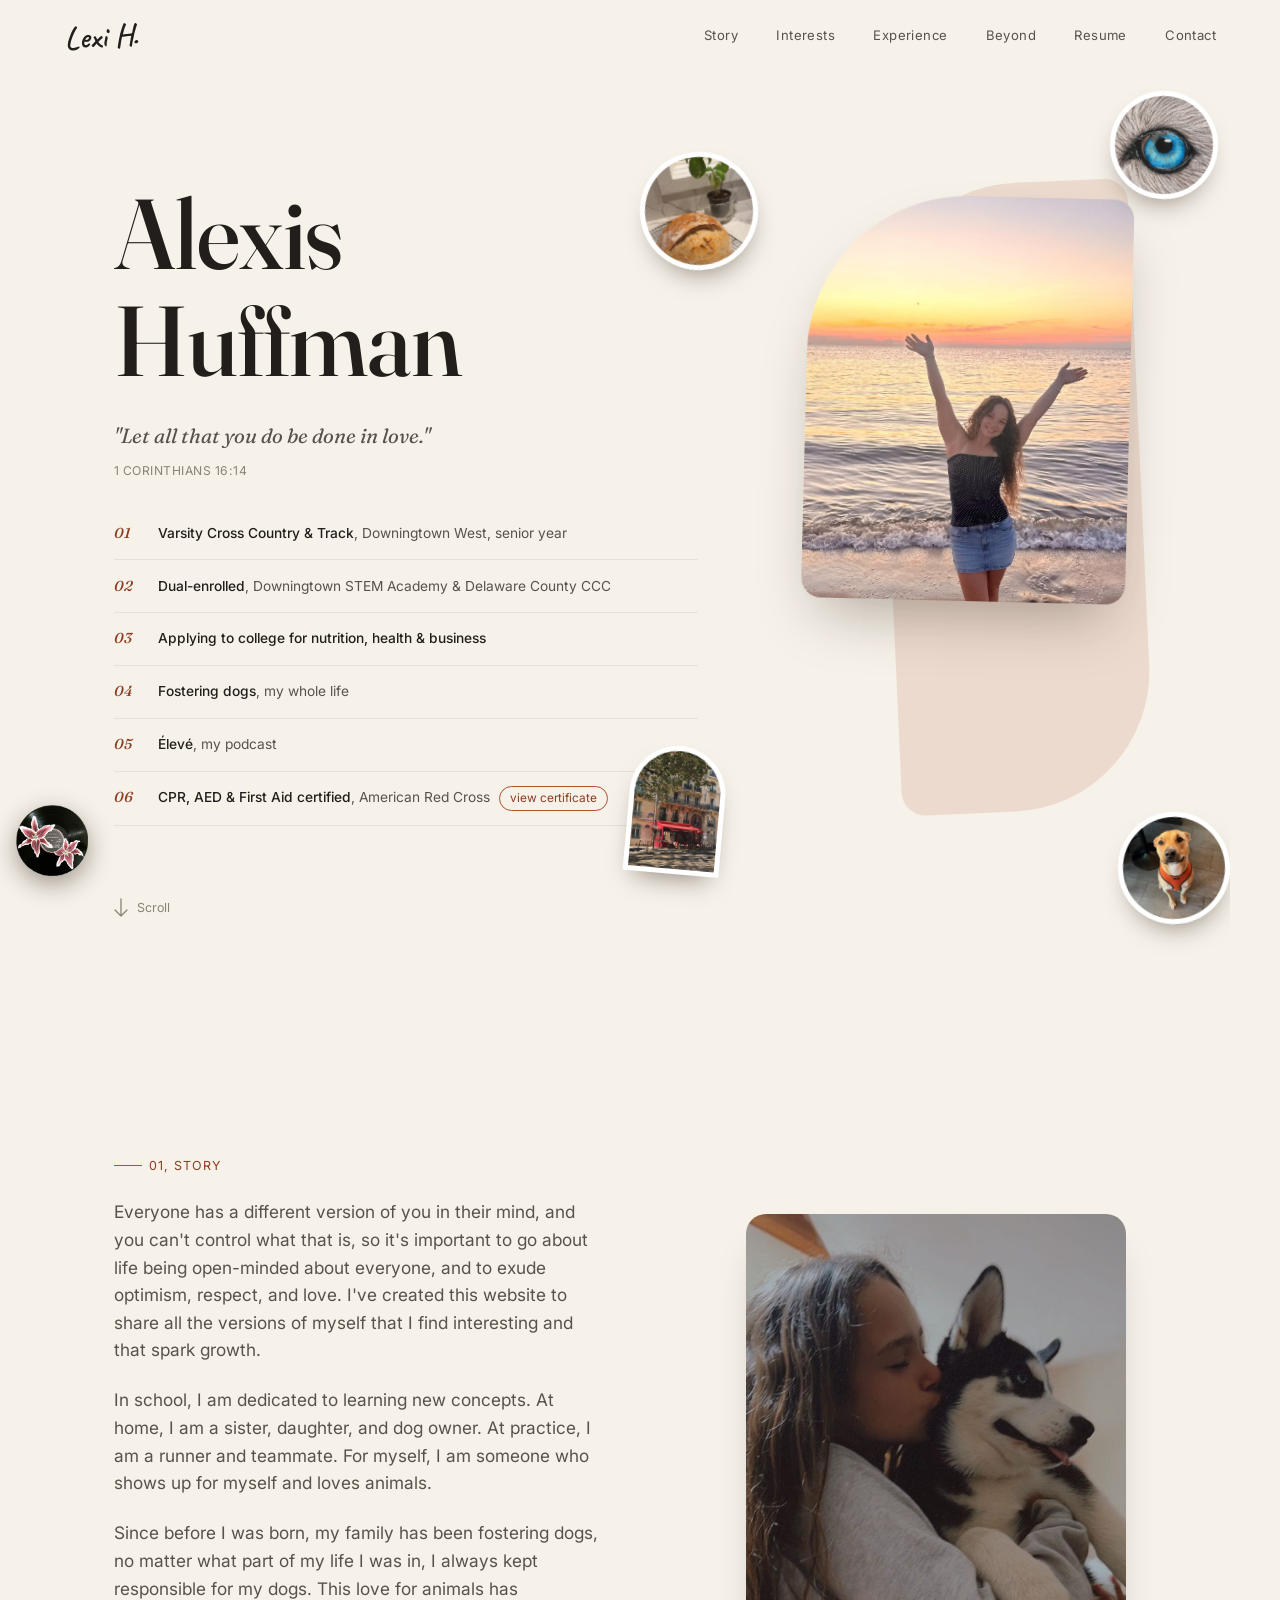
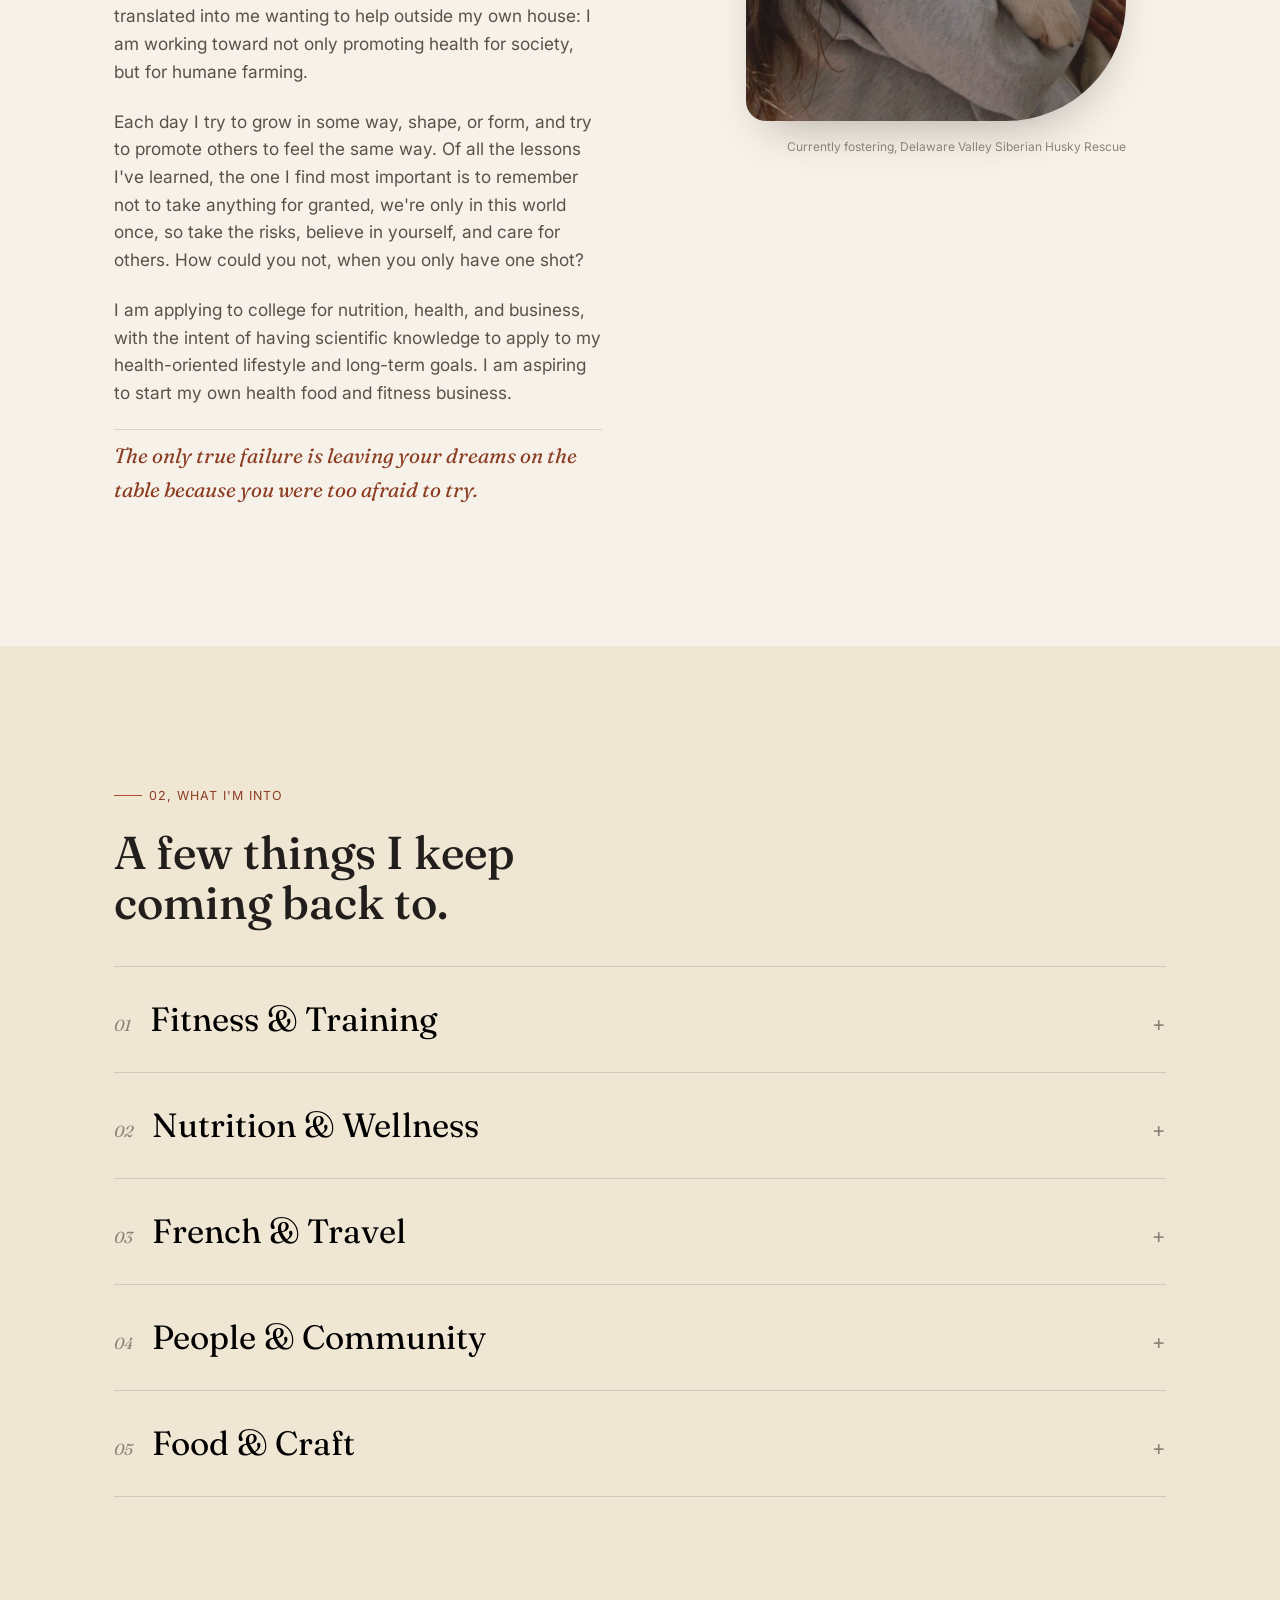
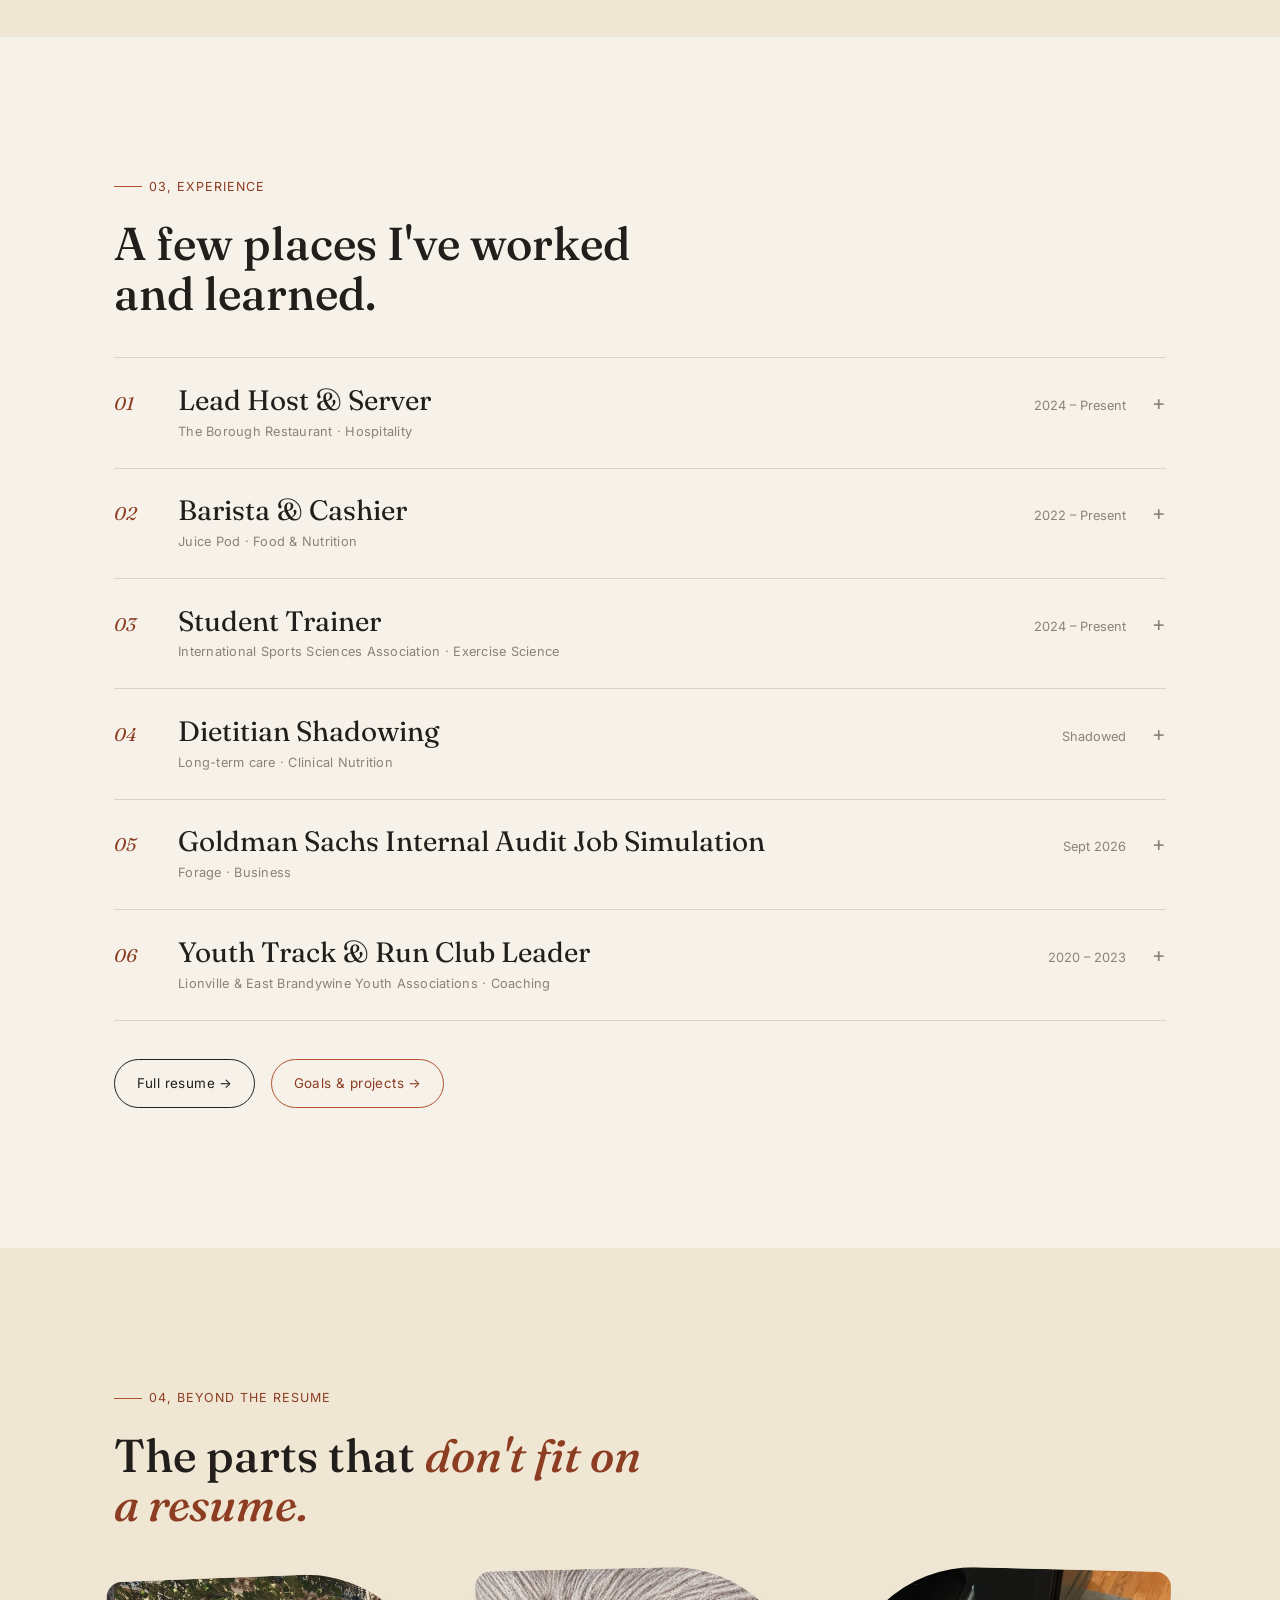
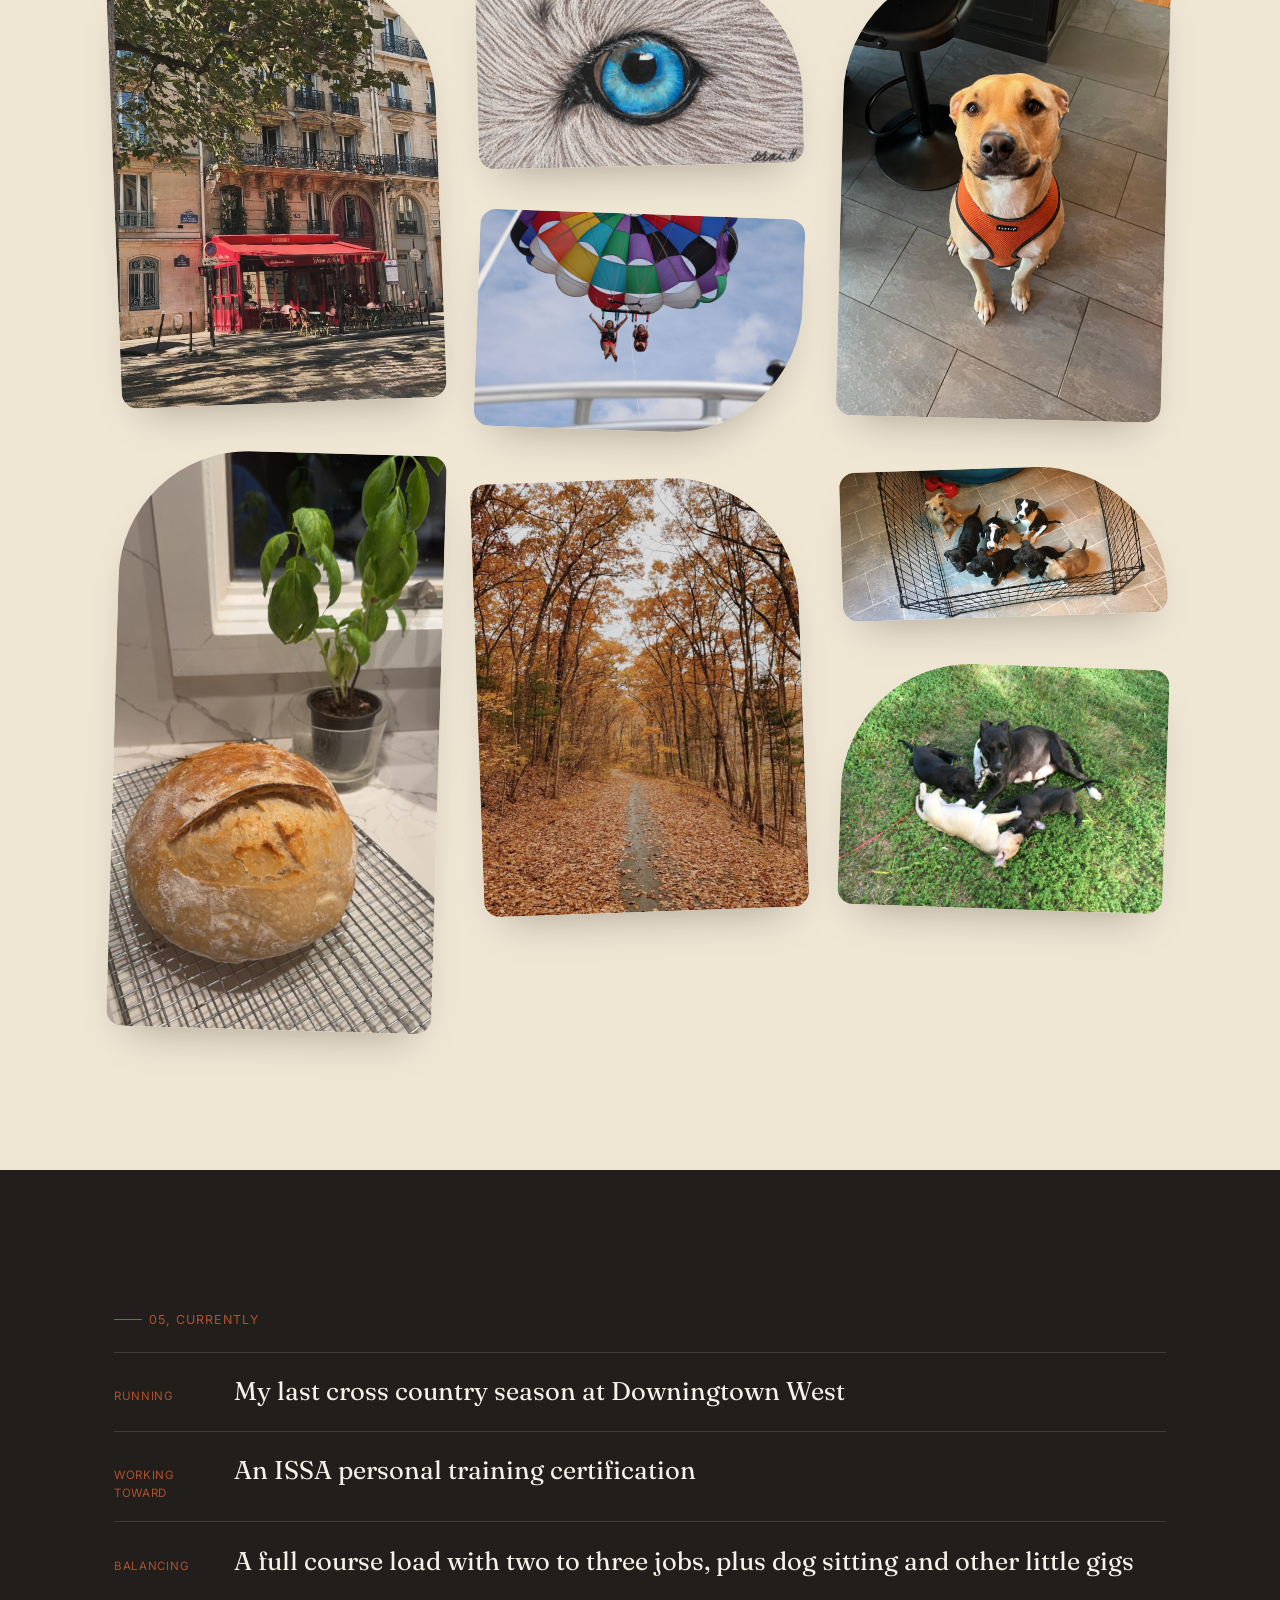
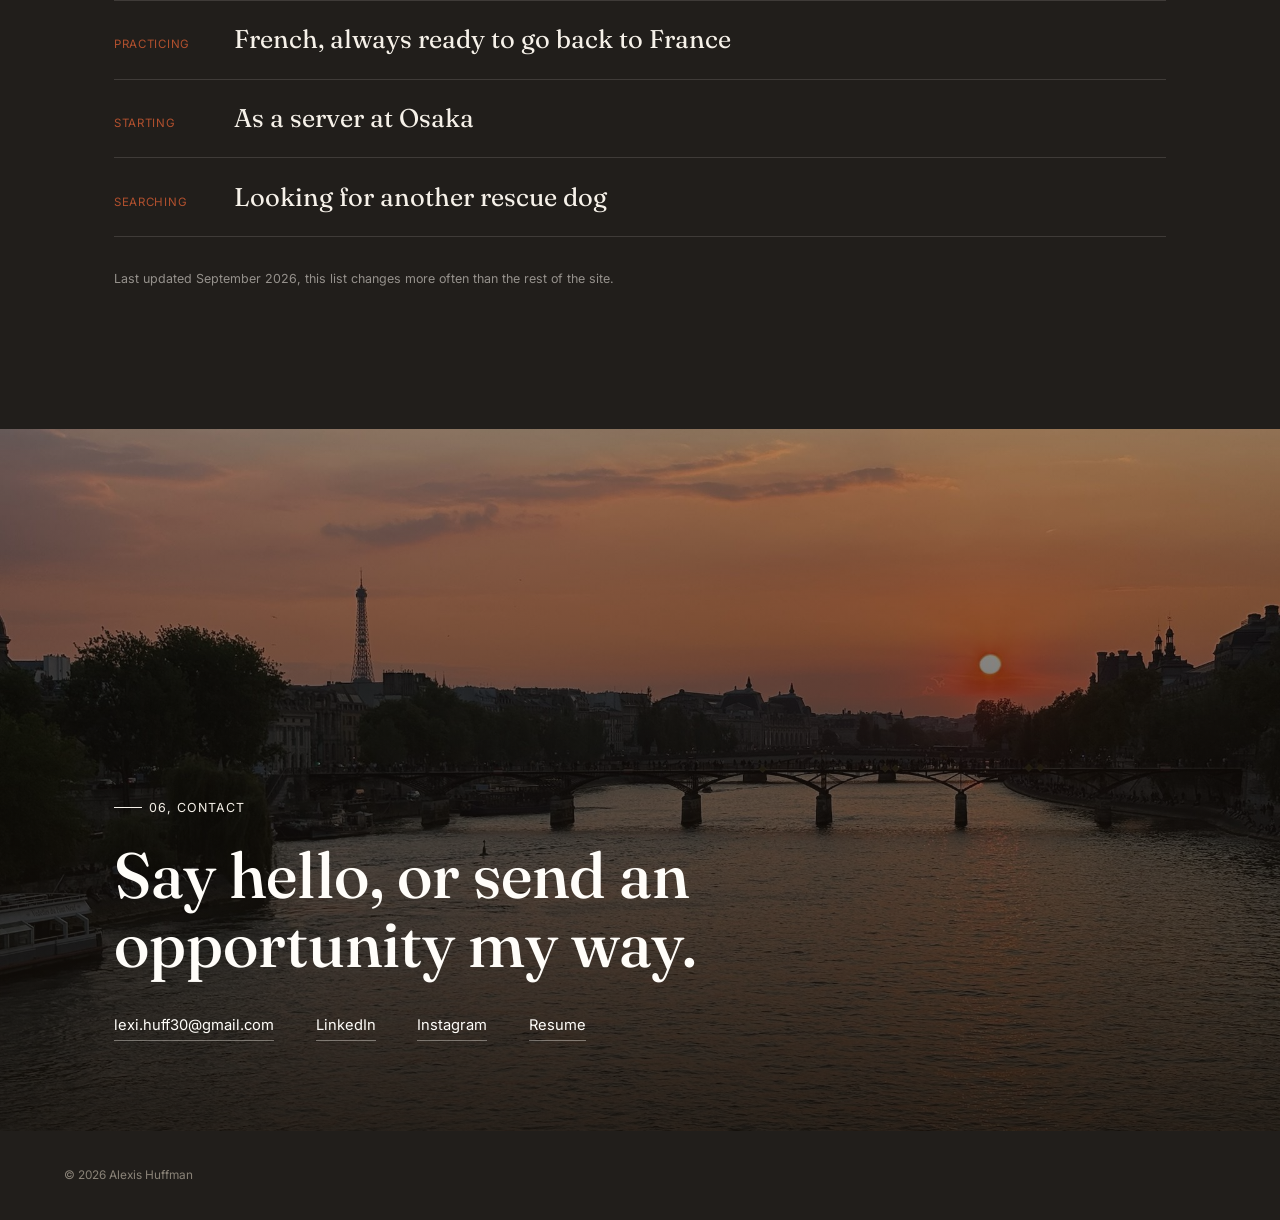
==== commit 6c10c8fa: "Remove location" ====
--- a/index.html
+++ b/index.html
@@ -4,11 +4,11 @@
 <meta charset="utf-8">
 <meta name="viewport" content="width=device-width, initial-scale=1">
 <title>Alexis Huffman</title>
-<meta name="description" content="Alexis Huffman, varsity runner, restaurant lead host, and future health &amp; wellness professional. Downingtown, PA.">
+<meta name="description" content="Alexis Huffman, varsity runner, restaurant lead host, and future health &amp; wellness professional.">
 
 <meta property="og:type" content="website">
 <meta property="og:title" content="Alexis Huffman">
-<meta property="og:description" content="Varsity runner, restaurant lead host, and future health & wellness professional. Downingtown, PA.">
+<meta property="og:description" content="Varsity runner, restaurant lead host, and future health & wellness professional.">
 <meta property="og:image" content="https://lexihuff30-collab.github.io/assets/images/hero-beach.jpg">
 <meta property="og:url" content="https://lexihuff30-collab.github.io/">
 <meta name="twitter:card" content="summary_large_image">
@@ -31,12 +31,7 @@
     "https://www.linkedin.com/in/alexishuffman",
     "https://instagram.com/lexi.huffman30"
   ],
-  "jobTitle": "Student / Aspiring Health & Fitness Professional",
-  "address": {
-    "@type": "PostalAddress",
-    "addressLocality": "Downingtown",
-    "addressRegion": "PA"
-  }
+  "jobTitle": "Student / Aspiring Health & Fitness Professional"
 }
 </script>
 </head>
@@ -64,7 +59,6 @@
   <section class="hero container" id="top">
     <div class="hero__grid">
       <div>
-        <p class="hero__kicker">Downingtown, Pennsylvania</p>
         <h1 class="hero__name">
           <span class="line"><span>Alexis</span></span>
           <span class="line"><span>Huffman</span></span>
@@ -392,7 +386,6 @@
 
 <footer class="site-footer">
   <span>© <span id="year"></span> Alexis Huffman</span>
-  <span>Downingtown, Pennsylvania</span>
 </footer>
 
 <script src="script.js"></script>
